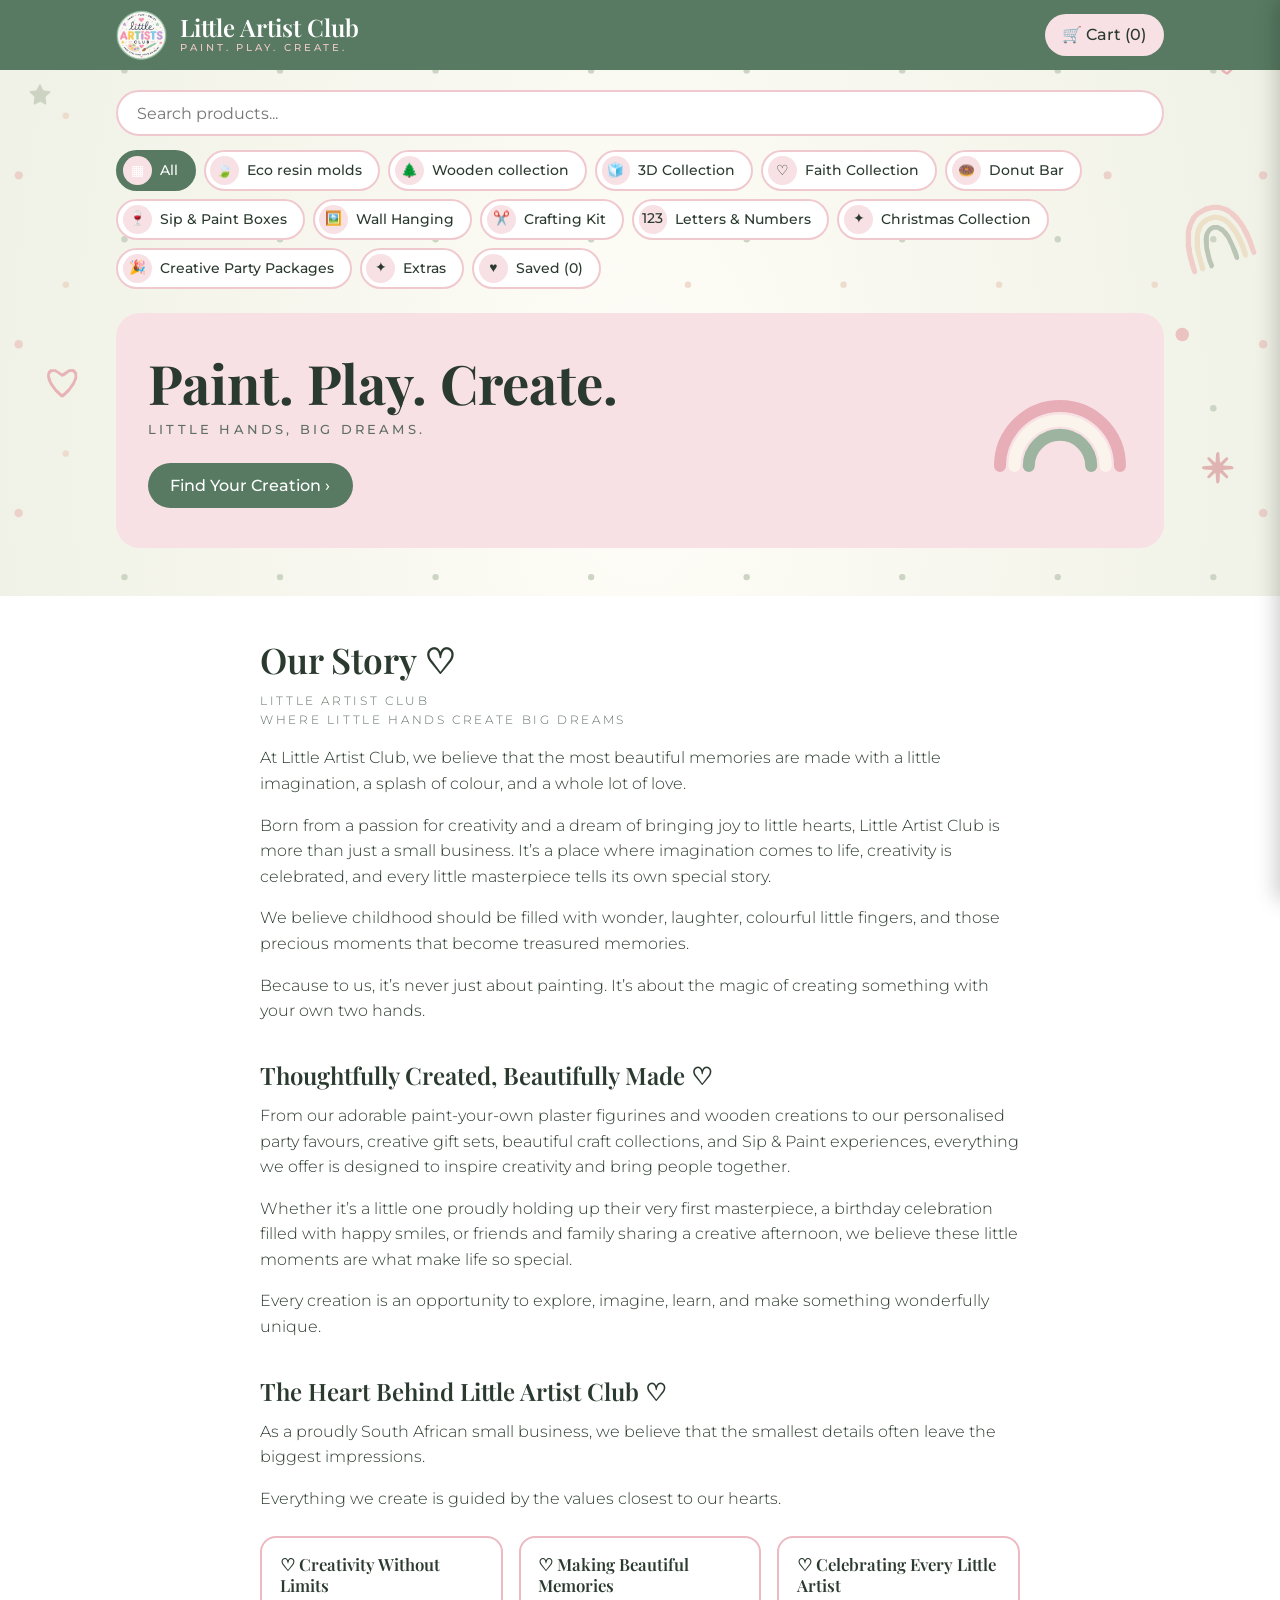
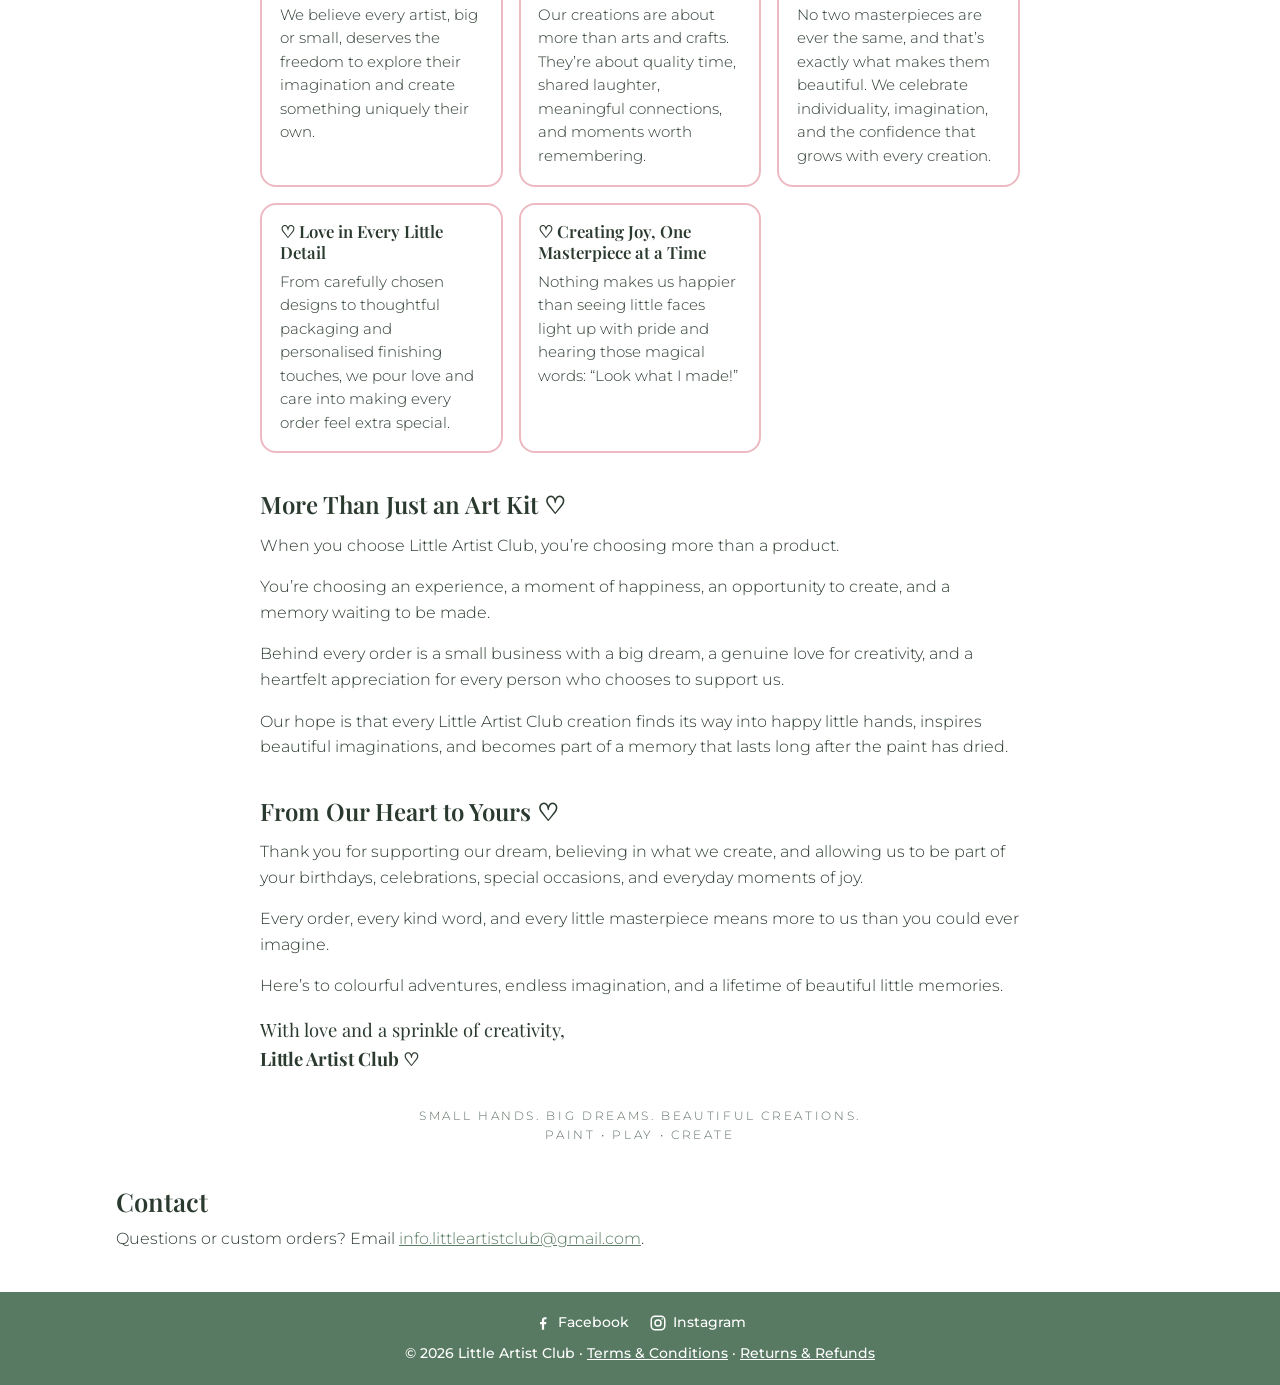
==== index.html @ f11812f3 "Update index.html" ====
<!DOCTYPE html>
<html lang="en">
<head>
<meta charset="UTF-8">
<meta name="viewport" content="width=device-width, initial-scale=1">
<title>Little Artists Club | Paint. Play. Create.</title>
<link rel="icon" type="image/png" href="favicon.png">  
<link rel="preconnect" href="https://fonts.googleapis.com">
<link rel="preconnect" href="https://fonts.gstatic.com" crossorigin>
<link href="https://fonts.googleapis.com/css2?family=Playfair+Display:wght@500;600;700&family=Montserrat:wght@300;400;500;600&display=swap" rel="stylesheet">
  
<style>
:root {
  --bg: #E3ECE1;          /* light sage page */
  --sage: #587A62;        /* dark sage: header + buttons */
  --sage-hover: #46614E;
  --blush: #F8E1E4;       /* product boxes */
  --blush-deep: #F0C9CF;
  --paper: #fff;
  --ink: #2B3A2F;
  --muted: #5F6F64;
  --heading: "Playfair Display", Georgia, serif;
  --body: "Montserrat", Arial, sans-serif;
}
* { box-sizing: border-box; }
html { scroll-behavior: smooth; }
body { margin: 0; background: var(--bg); color: var(--ink); font: 400 1rem/1.6 var(--body); }
a { color: var(--sage); }
button { font: inherit; cursor: pointer; }
:focus-visible { outline: 3px solid var(--sage); outline-offset: 2px; }
.wrap { max-width: 68rem; margin: 0 auto; padding: 0 1.25rem; }
.btn, .add { display: inline-block; background: var(--sage); color: #fff; border: 0; border-radius: 999px; padding: .6rem 1.4rem; font-weight: 500; text-decoration: none; transition: background .2s; }
.btn:hover, .add:hover { background: var(--sage-hover); }

/* Header */
.topbar { background: var(--sage); color: #fff; position: sticky; top: 0; z-index: 10; }
.bar { display: flex; align-items: center; justify-content: space-between; gap: 1rem; padding-top: .6rem; padding-bottom: .6rem; }
.brand { display: flex; align-items: center; gap: .8rem; color: #fff; text-decoration: none; }
.logo { height: 3.2rem; width: auto; display: block; }
.brand b { display: block; font: 600 1.5rem/1.1 var(--heading); }
.brand small { display: block; font-weight: 500; font-size: .65rem; letter-spacing: .28em; text-transform: uppercase; color: var(--blush-deep); }
.cart-btn { background: var(--blush); color: var(--ink); border: 0; border-radius: 999px; padding: .5rem 1.1rem; font-weight: 500; white-space: nowrap; transition: background .2s; }
.cart-btn:hover { background: #fff; }

/* Search + filters */
.search { margin: 1.25rem 0 .9rem; }
.search input { width: 100%; padding: .7rem 1.2rem; border: 2px solid var(--blush-deep); border-radius: 999px; background: var(--paper); font: 400 1rem var(--body); color: var(--ink); }
.filters { display: flex; flex-wrap: wrap; gap: .5rem; }
.filters button { display: flex; align-items: center; gap: .5rem; background: var(--paper); border: 2px solid var(--blush-deep); border-radius: 999px; padding: .25rem 1rem .25rem .3rem; color: var(--ink); font-weight: 500; font-size: .88rem; transition: background .2s; }
.filters button:hover { background: var(--blush); }
.filters button[aria-pressed="true"] { background: var(--sage); border-color: var(--sage); color: #fff; }
.ico { width: 1.8rem; height: 1.8rem; display: grid; place-items: center; border-radius: 50%; background: var(--blush); font-size: .85rem; }

/* Hero */
.hero { background: var(--blush); border-radius: 24px; margin: 1.5rem 0 2rem; padding: 2.5rem 2rem; display: flex; align-items: center; justify-content: space-between; gap: 1rem; overflow: hidden; }
.hero h1 { font: 700 clamp(2rem, 6vw, 3.4rem)/1.1 var(--heading); margin: 0 0 .5rem; }
.hero p { margin: 0 0 1.4rem; font-weight: 500; font-size: .8rem; letter-spacing: .25em; text-transform: uppercase; color: var(--muted); }
.hero svg { width: 9rem; flex: none; }

/* Sections + cards */
.sec-head { display: flex; align-items: center; gap: .75rem; margin: 2rem 0 1rem; }
.sec-head .ico { width: 2.6rem; height: 2.6rem; background: var(--blush-deep); font-size: 1.1rem; }
.sec-head h2 { margin: 0; font: 600 1.6rem/1.2 var(--heading); }
.sec-head .sub { font-weight: 500; font-size: .68rem; letter-spacing: .18em; text-transform: uppercase; color: var(--muted); }
.more { margin-left: auto; background: var(--paper); border: 2px solid var(--blush-deep); border-radius: 999px; padding: .3rem 1rem; font-weight: 500; font-size: .85rem; color: var(--ink); }
.more:hover { background: var(--blush); }
.grid { display: grid; grid-template-columns: repeat(auto-fill, minmax(14rem, 1fr)); gap: 1rem; }
.card { background: #fff; border: 2px solid #EDB9C2; border-radius: 16px; overflow: hidden; display: flex; flex-direction: column; box-shadow: 0 2px 8px rgba(88,122,98,.12); }
.pic { position: relative; aspect-ratio: 4 / 3; display: grid; place-items: center; padding: 1rem; background: var(--blush-deep); font: 500 1rem var(--heading); text-align: center; }
.pic img { position: absolute; inset: 0; width: 100%; height: 100%; object-fit: cover; }
.badge { position: absolute; top: .6rem; left: .6rem; background: var(--blush); border-radius: 999px; padding: .1rem .7rem; font: 500 .65rem var(--body); font-style: normal; letter-spacing: .15em; text-transform: uppercase; }
.heart { position: absolute; top: .55rem; right: .55rem; z-index: 2; width: 2rem; height: 2rem; padding: 0; display: grid; place-items: center; border: 0; border-radius: 50%; background: rgba(255,255,255,.9); color: #D9758A; font-size: 1.15rem; line-height: 1; transition: transform .15s, background .2s; }
.heart:hover { transform: scale(1.12); }
.heart[aria-pressed="true"] { background: #D9758A; color: #fff; }
.info { padding: .9rem; display: flex; flex-direction: column; gap: .3rem; flex: 1; }
.cat { margin: 0; font-weight: 500; font-size: .62rem; letter-spacing: .16em; text-transform: uppercase; color: var(--muted); }
.info h3 { margin: 0; font: 600 1.1rem/1.25 var(--heading); }
.desc { margin: 0; flex: 1; font-weight: 300; font-size: .88rem; display: -webkit-box; -webkit-line-clamp: 3; -webkit-box-orient: vertical; overflow: hidden; }
.buy { display: flex; align-items: center; justify-content: space-between; gap: .5rem; margin-top: .6rem; }
.price { font-weight: 600; font-size: 1.1rem; }
.add { padding: .45rem 1rem; font-size: .88rem; }
.empty { color: var(--muted); }

/* About + contact */
.band { background: var(--paper); padding: 2.5rem 0; margin-top: 3rem; }
.band + .band { margin-top: 0; padding-top: 0; }
.band h2 { font: 600 1.6rem var(--heading); margin: 0 0 .5rem; }
.band p { max-width: 38rem; margin: 0; font-weight: 300; }
footer { padding: 1.25rem 0; text-align: center; font-weight: 500; font-size: .85rem; color: #fff; background: var(--sage); }

/* Cart panel */
.panel { position: fixed; top: 0; right: 0; height: 100%; width: min(24rem, 100%); background: var(--paper); border-left: 5px solid var(--sage); box-shadow: -4px 0 20px rgba(0,0,0,.2); transform: translateX(100%); transition: transform .25s; z-index: 20; display: flex; flex-direction: column; }
.panel.open { transform: translateX(0); }
.panel header { display: flex; justify-content: space-between; align-items: center; padding: 1rem; border-bottom: 3px solid var(--blush-deep); }
.panel h2 { margin: 0; font: 600 1.3rem var(--heading); }
.close { background: var(--blush); border: 0; border-radius: 50%; width: 2rem; height: 2rem; font-size: 1.3rem; line-height: 1; color: var(--ink); }
.items { flex: 1; overflow-y: auto; padding: 1rem; }
.line { display: flex; justify-content: space-between; gap: .5rem; padding: .6rem 0; border-bottom: 2px dashed var(--blush-deep); }
.line small { display: block; color: var(--muted); font-weight: 500; }
.qty { display: flex; align-items: center; gap: .4rem; font-weight: 600; }
.qty button { width: 1.8rem; height: 1.8rem; padding: 0; border: 2px solid var(--sage); background: #fff; border-radius: 50%; color: var(--ink); font-weight: 600; line-height: 1; }
.foot { padding: 1rem; border-top: 3px solid var(--blush-deep); }
.total { display: flex; justify-content: space-between; font-weight: 600; margin-bottom: .75rem; }
.foot .btn { width: 100%; text-align: center; }

/* Product pop-up */
.card { cursor: pointer; transition: box-shadow .2s; }
.card:hover { box-shadow: 0 6px 16px rgba(88,122,98,.25); }
body:has(dialog[open]) { overflow: hidden; }
.dlg { border: 0; padding: 0; border-radius: 22px; width: min(52rem, 92vw); max-height: 90vh; overflow: auto; background: var(--blush); color: var(--ink); }
.dlg::backdrop { background: rgba(43,58,47,.55); }
.dlg-body { display: grid; grid-template-columns: 1fr 1fr; }
.dlg .pic { aspect-ratio: auto; min-height: 22rem; font-size: 1.3rem; }
.dlg .pic img { object-fit: contain; }
.dlg .heart { top: auto; bottom: .8rem; right: .8rem; }
.dlg-x { position: absolute; top: .7rem; right: .7rem; z-index: 3; background: #fff; }
.dlg-info { padding: 2.5rem 1.75rem 1.75rem; display: flex; flex-direction: column; gap: .7rem; }
.dlg-info h2 { margin: 0; font: 600 1.8rem/1.2 var(--heading); }
.dlg-info .full { margin: 0; font-weight: 300; font-size: 1rem; }
.dlg-info .price { font-size: 1.5rem; }
.dlg-info .buy { margin-top: auto; }

.opt { display: flex; flex-direction: column; gap: .35rem; font-weight: 500; font-size: .85rem; }
.opt select { padding: .65rem .9rem; border: 2px solid #EDB9C2; border-radius: 12px; background: #fff; font: 400 1rem var(--body); color: var(--ink); }
.opt-err { margin: 0; color: #B3414F; font-weight: 500; font-size: .85rem; }
  
/* About / Our Story */
.band .story { max-width: 50rem; }
.band .story p { max-width: none; margin: 0 0 1rem; font-weight: 300; }
.story h2 { font-size: 2.2rem; }
.story h3 { font: 600 1.5rem/1.3 var(--heading); margin: 2.25rem 0 .75rem; }
.story .kicker { font-weight: 500; font-size: .75rem; letter-spacing: .22em; text-transform: uppercase; color: var(--muted); margin-bottom: 1.5rem; }
.story .kicker.end { text-align: center; margin: 2rem 0 0; }
.story .signoff { margin-top: 1.5rem; font-family: var(--heading); font-size: 1.15rem; }
.values { display: grid; grid-template-columns: repeat(auto-fit, minmax(15rem, 1fr)); gap: 1rem; margin: 1.5rem 0; }
.value { background: #fff; border: 2px solid #EDB9C2; border-radius: 16px; padding: 1rem 1.1rem; }
.value h4 { margin: 0 0 .4rem; font: 600 1.05rem/1.3 var(--heading); }
.value p { margin: 0 !important; font-size: .92rem; }
  
/* Checkout form in the cart */
.foot { max-height: 62%; overflow-y: auto; }
.checkout-form { display: grid; gap: .5rem; margin-bottom: .75rem; }
.checkout-form [hidden] { display: none !important; }
.checkout-form label { display: flex; flex-direction: column; gap: .25rem; font-weight: 500; font-size: .8rem; }
.checkout-form input, .checkout-form select { width: 100%; padding: .55rem .75rem; border: 2px solid #EDB9C2; border-radius: 12px; background: #fff; font: 400 .9rem var(--body); color: var(--ink); }
#addr-only { display: grid; gap: .5rem; }
.row2 { display: grid; grid-template-columns: 1fr 1fr; gap: .5rem; }
.ship-row { display: flex; justify-content: space-between; font-size: .9rem; margin-bottom: .35rem; }
.note { margin: 0; font-size: .78rem; font-weight: 300; color: var(--muted); }  

/* Pay now + thank-you banner */
.pay { width: 100%; margin-bottom: .5rem; text-align: center; }
.pay:disabled { opacity: .6; cursor: wait; }
.paid { background: var(--blush); border-bottom: 3px solid #EDB9C2; padding: .9rem 1.25rem; text-align: center; font-weight: 500; }
.paid[hidden] { display: none; }
.paid .btn { margin: .5rem 0 0 .5rem; }  
.pay[hidden], .foot [hidden] { display: none !important; }
  
/* Party packages */
.dlg-info .full { white-space: pre-line; }
.opt input { padding: .65rem .9rem; border: 2px solid #EDB9C2; border-radius: 12px; background: #fff; font: 400 1rem var(--body); color: var(--ink); }
.party-fields { display: grid; gap: .6rem; }  

/* Terms checkbox + footer links */
.agree { display: flex; gap: .5rem; align-items: flex-start; margin: 0 0 .75rem; font-size: .8rem; font-weight: 500; line-height: 1.4; }
.agree input { margin-top: .15rem; accent-color: var(--sage); flex: none; }
footer a { color: #fff; }  

/* Footer social links */
footer .social { display: flex; justify-content: center; gap: 1.25rem; margin-bottom: .6rem; flex-wrap: wrap; }
footer .social a { display: inline-flex; align-items: center; gap: .4rem; text-decoration: none; }
footer .social a:hover { text-decoration: underline; }  

/* Phones: list-style cards like mockup 3 */
@media (max-width: 600px) {
  .brand b { font-size: 1.15rem; }
  .brand small { letter-spacing: .15em; }
  .hero { flex-direction: column; align-items: flex-start; padding: 1.75rem 1.25rem; }
  .hero svg { width: 6rem; }
  .sec-head h2 { font-size: 1.3rem; }
  .sec-head .sub { display: none; }
  .grid { grid-template-columns: 1fr; }
  .card { flex-direction: row; }
  .pic { width: 38%; aspect-ratio: auto; min-height: 9rem; flex: none; }
}
@media (max-width: 600px) {
  .dlg-body { grid-template-columns: 1fr; }
  .dlg .pic { width: 100%; min-height: 15rem; }
  .dlg-info { padding: 1.25rem; }
}
@media (prefers-reduced-motion: reduce) { .panel { transition: none; } html { scroll-behavior: auto; } }
   body::before { content: ""; position: fixed; inset: 0; z-index: -1; background: url("littleartists-background.svg") center / cover no-repeat; }
</style>
</head>
<body>

<header class="topbar">
  <div class="wrap bar">
    <a class="brand" href="#top">
      <img src="logo.png" alt="Little Artist Club logo" class="logo">
      <span><b>Little Artist Club</b><small>Paint. Play. Create.</small></span>
    </a>
    <button class="cart-btn" id="open-cart">&#128722; Cart (<span id="count">0</span>)</button>
  </div>
</header>

  <div class="paid" id="paid-banner" hidden></div>
<main id="top" class="wrap">
  <div class="search"><input id="search" type="search" placeholder="Search products..." aria-label="Search products"></div>
  <nav class="filters" id="filters" aria-label="Categories"></nav>

  <section class="hero">
    <div>
      <h1>Paint. Play. Create.</h1>
      <p>Little hands, big dreams.</p>
      <a class="btn" href="#shop">Find Your Creation &rsaquo;</a>
    </div>
    <svg viewBox="0 0 120 70" fill="none" stroke-width="10" stroke-linecap="round" aria-hidden="true">
      <path d="M10,65 A50,50 0 0 1 110,65" stroke="#E8AEB8"/>
      <path d="M22,65 A38,38 0 0 1 98,65" stroke="#FBF4EC"/>
      <path d="M34,65 A26,26 0 0 1 86,65" stroke="#9DB5A0"/>
    </svg>
  </section>

  <div id="shop" aria-live="polite"></div>
</main>

<section class="band" id="about">
  <div class="wrap story">
    <h2>Our Story ♡</h2>
    <p class="kicker">Little Artist Club<br>Where Little Hands Create Big Dreams</p>

    <p>At Little Artist Club, we believe that the most beautiful memories are made with a little imagination, a splash of colour, and a whole lot of love.</p>
    <p>Born from a passion for creativity and a dream of bringing joy to little hearts, Little Artist Club is more than just a small business. It’s a place where imagination comes to life, creativity is celebrated, and every little masterpiece tells its own special story.</p>
    <p>We believe childhood should be filled with wonder, laughter, colourful little fingers, and those precious moments that become treasured memories.</p>
    <p>Because to us, it’s never just about painting. It’s about the magic of creating something with your own two hands.</p>

    <h3>Thoughtfully Created, Beautifully Made ♡</h3>
    <p>From our adorable paint-your-own plaster figurines and wooden creations to our personalised party favours, creative gift sets, beautiful craft collections, and Sip &amp; Paint experiences, everything we offer is designed to inspire creativity and bring people together.</p>
    <p>Whether it’s a little one proudly holding up their very first masterpiece, a birthday celebration filled with happy smiles, or friends and family sharing a creative afternoon, we believe these little moments are what make life so special.</p>
    <p>Every creation is an opportunity to explore, imagine, learn, and make something wonderfully unique.</p>

    <h3>The Heart Behind Little Artist Club ♡</h3>
    <p>As a proudly South African small business, we believe that the smallest details often leave the biggest impressions.</p>
    <p>Everything we create is guided by the values closest to our hearts.</p>

    <div class="values">
      <div class="value"><h4>♡ Creativity Without Limits</h4><p>We believe every artist, big or small, deserves the freedom to explore their imagination and create something uniquely their own.</p></div>
      <div class="value"><h4>♡ Making Beautiful Memories</h4><p>Our creations are about more than arts and crafts. They’re about quality time, shared laughter, meaningful connections, and moments worth remembering.</p></div>
      <div class="value"><h4>♡ Celebrating Every Little Artist</h4><p>No two masterpieces are ever the same, and that’s exactly what makes them beautiful. We celebrate individuality, imagination, and the confidence that grows with every creation.</p></div>
      <div class="value"><h4>♡ Love in Every Little Detail</h4><p>From carefully chosen designs to thoughtful packaging and personalised finishing touches, we pour love and care into making every order feel extra special.</p></div>
      <div class="value"><h4>♡ Creating Joy, One Masterpiece at a Time</h4><p>Nothing makes us happier than seeing little faces light up with pride and hearing those magical words: “Look what I made!”</p></div>
    </div>

    <h3>More Than Just an Art Kit ♡</h3>
    <p>When you choose Little Artist Club, you’re choosing more than a product.</p>
    <p>You’re choosing an experience, a moment of happiness, an opportunity to create, and a memory waiting to be made.</p>
    <p>Behind every order is a small business with a big dream, a genuine love for creativity, and a heartfelt appreciation for every person who chooses to support us.</p>
    <p>Our hope is that every Little Artist Club creation finds its way into happy little hands, inspires beautiful imaginations, and becomes part of a memory that lasts long after the paint has dried.</p>

    <h3>From Our Heart to Yours ♡</h3>
    <p>Thank you for supporting our dream, believing in what we create, and allowing us to be part of your birthdays, celebrations, special occasions, and everyday moments of joy.</p>
    <p>Every order, every kind word, and every little masterpiece means more to us than you could ever imagine.</p>
    <p>Here’s to colourful adventures, endless imagination, and a lifetime of beautiful little memories.</p>

    <p class="signoff">With love and a sprinkle of creativity,<br><strong>Little Artist Club ♡</strong></p>
    <p class="kicker end">Small Hands. Big Dreams. Beautiful Creations.<br>PAINT • PLAY • CREATE</p>
  </div>
</section>
<section class="band" id="contact">
  <div class="wrap">
    <h2>Contact</h2>
    <p>Questions or custom orders? Email <a href="mailto:info.littleartistclub@gmail.com">info.littleartistclub@gmail.com</a>.</p>
  </div>
</section>

<footer>
  <div class="wrap">
    <div class="social">
      <a href="https://www.facebook.com/share/1EJUBxNB87/?mibextid=wwXIfr" target="_blank" rel="noopener" aria-label="Little Artist Club on Facebook"><svg viewBox="0 0 24 24" width="18" height="18" fill="currentColor" aria-hidden="true"><path d="M13.5 21v-7.5h2.6l.4-3h-3V8.6c0-.9.3-1.5 1.6-1.5h1.6V4.4c-.3 0-1.2-.1-2.3-.1-2.3 0-3.9 1.4-3.9 4v2.2H8v3h2.5V21h3z"/></svg>Facebook</a>
      <a href="https://www.instagram.com/littleartistclubs/" target="_blank" rel="noopener" aria-label="Little Artist Club on Instagram"><svg viewBox="0 0 24 24" width="18" height="18" fill="none" stroke="currentColor" stroke-width="2" aria-hidden="true"><rect x="3" y="3" width="18" height="18" rx="5"/><circle cx="12" cy="12" r="4"/><circle cx="17.5" cy="6.5" r="1" fill="currentColor" stroke="none"/></svg>Instagram</a>
    </div>
    &copy; 2026 Little Artist Club &middot; <a href="terms.html">Terms &amp; Conditions</a> &middot; <a href="returns.html">Returns &amp; Refunds</a>
  </div>
</footer>

<dialog class="dlg" id="detail" aria-labelledby="detail-title">
  <button class="close dlg-x" id="detail-close" aria-label="Close">&times;</button>
  <div class="dlg-body" id="detail-body"></div>
</dialog>

<aside class="panel" id="panel" aria-label="Your cart">
  <header>
    <h2>Your cart</h2>
    <button class="close" id="close-cart" aria-label="Close cart">&times;</button>
  </header>
  <div class="items" id="items"></div>
      <div class="foot">
    <div class="checkout-form">
      <label>Delivery <select id="delivery"></select></label>
      <input id="c-name" placeholder="Your name" autocomplete="name">
      <input id="c-phone" placeholder="Cell number" autocomplete="tel" inputmode="tel">
      <div id="addr-only">
        <input id="c-street" placeholder="Street address" autocomplete="street-address">
        <div class="row2"><input id="c-suburb" placeholder="Suburb"><input id="c-city" placeholder="City"></div>
        <input id="c-code" placeholder="Postal code" inputmode="numeric" autocomplete="postal-code">
        <select id="c-province" aria-label="Province" autocomplete="address-level1">
          <option value="">Province</option>
          <option>Eastern Cape</option><option>Free State</option><option>Gauteng</option><option>KwaZulu-Natal</option>
          <option>Limpopo</option><option>Mpumalanga</option><option>North West</option><option>Northern Cape</option><option>Western Cape</option>
        </select>
      </div>
      <button class="btn pay" id="get-rate" type="button" hidden>Get delivery price</button>
      <label>Payment <select id="payment"></select></label>
      <p class="note" id="pay-note"></p>
      <p class="note">Please allow 5 working days to prepare your order. Personalised orders may take a little longer. Courier delivery time is extra.</p>
    </div>
    <div class="ship-row"><span>Delivery</span><span id="ship">-</span></div>
    <div class="total"><span>Total</span><span id="total">R0</span></div>
      <label class="agree"><input type="checkbox" id="agree"> I agree to the <a href="terms.html" target="_blank" rel="noopener">Terms &amp; Conditions</a> and the <a href="returns.html" target="_blank" rel="noopener">Returns &amp; Refunds Policy</a>.</label>    
    <p class="opt-err" id="form-err" hidden></p>
    <button class="btn pay" id="pay-yoco" type="button" hidden>Pay now with Yoco</button>
    <a class="btn" id="checkout" href="#">Send order on WhatsApp</a>
  </div>
</aside>

<script>
/* ============================================================
   EDIT THIS SECTION TO RUN YOUR SHOP
   ============================================================ */
const WHATSAPP_NUMBER = "27662296278";   // country code + number, no plus or spaces
const CURRENCY = "R";
const THEMES = ["Dino","Space","Under the sea","Planes","Christmas","Princess","Race cars","Farming","Number & Letters","Forest animals","Tractors","Unicorns","Highland cows","Safari animals","Owl","Bee","Donuts","Alpacas","Dogs","Cats","Pigs","Enchanted fairy garden","Pineapples","Gaming","Butterfly garden","Bunnies","Flowers","Sweets"];
const LETTERS = [..."ABCDEFGHIJKLMNOPQRSTUVWXYZ"].flatMap(c => [c, c.toLowerCase()]).concat([..."1234567890"]);
// Which products get an options dropdown (id from your product list): label shown + choices
const OPTION_SETS = {
  1:  { label: "theme", list: THEMES },
  2:  { label: "theme", list: THEMES },
  3:  { label: "theme", list: THEMES },
  36: { label: "letter or number", list: LETTERS },
  50: { label: "colour", list: ["Pink", "Blue"] }
};
  
// Creative Party Packages: product id -> price for each number of children (keep in step with the Worker)
const PARTY_SIZES = [10, 15, 20, 25, 30];
const PARTY_TREATS = 60;   // Rand per child for the party treats add-on
const PARTY_MIN_DAYS = 7;  // earliest party date, in days from today
const PARTY = {
  70: { 10: 2199, 15: 3099, 20: 3999, 25: 4899, 30: 5799 },
  71: { 10: 2899, 15: 3999, 20: 5099, 25: 6199, 30: 7299 },
  72: { 10: 3599, 15: 4999, 20: 6399, 25: 7799, 30: 9199 },
  73: { 10: 4599, 15: 6299, 20: 7999, 25: 9699, 30: 11399 }
};
const partyPrice = (id, p) => PARTY[id][p.kids] + (p.treats ? PARTY_TREATS * p.kids : 0);
const minPartyDate = () => { const d = new Date(Date.now() + PARTY_MIN_DAYS * 86400000); return d.getFullYear() + "-" + String(d.getMonth() + 1).padStart(2, "0") + "-" + String(d.getDate()).padStart(2, "0"); };
const OPTION_IDS = [...Object.keys(OPTION_SETS), ...Object.keys(PARTY)].map(Number);

// Delivery choices. fee: a number (0 = free, 99 = R99) is added to the total; null = "quoted after you order".
const DELIVERY = [
  { id: "courier", label: "The Courier Guy - door-to-door", fee: "live", address: true },
  { id: "collect", label: "Collection (we will arrange a time)", fee: 0, address: false }
];
// Payment choices shown in the cart
const PAYMENTS = [
  { label: "Yoco - secure card payment", note: "After you send your order we will reply with a secure Yoco payment link for the exact total." }
];
// Paste the address of your Cloudflare Worker here to switch on "Pay now with Yoco" (leave "" to keep WhatsApp only)
const CHECKOUT_URL = "https://lac-checkout.francoismatthee89.workers.dev";
  
// Each product is one line:
//   [id, "Name", "Category", price, "Description", "photo-file.jpg", "BADGE"]
// The photo and badge are optional (for example "Best seller" or "New").
// Every id must be different.
const PRODUCTS = [
  [1,"Single pack","Eco resin molds",39,"1 Figurine, 3 paint pots, 1 Brush.","SingleMould.jpeg"],
  [2,"Double pack","Eco resin molds",59,"2 Figurines, 4 Paint pots, 1 Brush","DoubleMould.jpeg"],
  [3,"Triple pack","Eco resin molds",79,"3 Figurines, 5 Paint pots, 1 Brush","TripleMould.jpeg"],
  [4,"Space Ornament","Wooden collection",49,"2 Wooden pieces, 3 Paint pots, 1 Brush, Gem stickers.","WoodSpace.jpeg"],
  [5,"Unicorn Ornament","Wooden collection",49,"2 Wooden pieces, 3 Paint pots, 1 Brush, Gem stickers.","WoodUnicorn.jpeg"],
  [6,"Ocean Ornament","Wooden collection",49,"2 Wooden pieces, 3 Paint pots, 1 Brush, Gem stickers.","WoodOcean.jpeg"],
  [7,"Unicorn Mirror","Wooden collection",55,"1 Wooden piece, 2 Paint pots, 1 Brush, Gem stickers","WoodMirror.jpeg"],
  [8,"Pirate Sword","Wooden collection",55,"1 Wooden piece, 2 Paint pots, 1 Brush, Gem stickers","WoodPirate.jpeg"],
  [9,"Special Unicorn","Wooden collection",79,"1 Wooden piece, 3 Paint pots, 1 Brush, Gem stickers, Wool.","WoodUniLarge.jpeg"],
  [53,"Special Lion","Wooden collection",79,"1 Wooden piece, 3 Paint pots, 1 Brush, Gem stickers, Wool.","WoodLion.jpeg"],
  [54,"Special Jellyfish","Wooden collection",79,"1 Wooden piece, 3 Paint pots, 1 Brush, Gem stickers, Wool.","WoodJelly.jpeg"],
  [10,"3D Figurine Mini","3D Collection",119,"1 x 3D Figurine, 4 Paint pots, 2 Brushes, Mini Paint palette, Certificate","3dMini.jpeg"],
  [11,"3D Figurine Small","3D Collection",139,"1 x 3D Figurine, 4 Paint pots, 2 Brushes, Mini Paint palette, Certificate","3dSmall.jpeg"],
  [12,"3D Figurine Medium","3D Collection",169,"1 x 3D Figurine, 4 Paint pots, 2 Brushes, Mini Paint palette, Certificate","3dMedium.jpeg"],
  [13,"3D Figurine Large","3D Collection",219,"1 x 3D Figurine, 4 Paint pots, 2 Brushes, Mini Paint palette, Certificate, Passport","3dLarge.jpeg"],
  [14,"3D Figurine X-Large","3D Collection",299,"1 x 3D Figurine, 4 Paint pots, 2 Brushes, Mini Paint palette, Certificate, Passport","3dXLarge.jpeg"],
  [15,"3D Cat","3D Collection",39,"Figurine only","3dCat.jpeg"],
  [16,"3D Husky","3D Collection",49,"Figurine only","3dHusky.jpeg"],
  [17,"3D Elephant","3D Collection",69,"Figurine only","3dElephant.jpeg"],
  [18,"3D Sharpei","3D Collection",99,"Figurine only","3dSharpei.jpeg"],
  [19,"3D Lion","3D Collection",99,"Figurine only","3dLion.jpeg"],
  [20,"3D Dino","3D Collection",99,"Figurine only","3dDino.jpeg"],
  [21,"3D Angels","3D Collection",99,"Figurine only","3dAngel1.jpeg"],
  [22,"3D Fairy on Flower","3D Collection",99,"Figurine only","3dFairy.jpeg"],
  [23,"3D Gorilla","3D Collection",149,"Figurine only","3dGorilla.jpeg"],
  [24,"Blessed Cross Kit","Faith Collection",89,"1 Figurine, 3 Paint pots, 2 Brushes, Mini palette","blessed.jpeg"],
  [26,"Faith Cross Kit","Faith Collection",89,"1 Figurine, 3 Paint pots, 2 Brushes, Mini palette","Faith.jpeg"],
  [28,"God is Good Kit","Faith Collection",120,"1 Figurine, 4 Paint pots, 2 Brushes, Mini palette","GiG.jpeg"],
  [30,"Angel Girl Kit","Faith Collection",140,"1 Figurine, 4 Paint pots, 2 Brushes, Mini palette","FaithAngel.jpeg"],
  [32,"2 Piece Faith Box","Faith Collection",179,"2 Faith Figurines (of your choice), 5 Paint pots, 2 Brushes, Mini palette, Passport","faith2.jpeg"],
  [33,"3 Piece Faith Box","Faith Collection",249,"3 Faith Figurines (of your choice), 6 Paint pots, 2 Brushes, Mini palette, Passport","Faith3.jpeg"],
  [34,"4 Piece Faith Box","Faith Collection",299,"4 Faith Figurines (of your choice), 8 Paint pots, 2 Brushes, Mini palette, Passport","Faith4.jpeg"],
  [37,"9 Donut Creative set","Donut Bar",799,"1 Donut stand, 9 Large Donuts, 6 Paint pots, 2 Brushes","9DonutCreative.jpeg"],
  [38,"18 Donut Creative set","Donut Bar",1099,"1 Donut stand, 18 Large Donuts, 12 Paint pots, 3 Brushes","18DonutCreative.jpeg"],
  [39,"9 Artists Party set","Donut Bar",899,"1 Donut stand, 9 Large Donuts, 27 Paint pots, 9 Brushes","9DonutParty.jpeg"],
  [40,"18 Artists Party set","Donut Bar",1399,"1 Donut stand, 18 Large Donuts, 54 Paint pots, 18 Brushes","18DonutParty.jpeg"],
  [41,"Donut Stand","Donut Bar",499,"Donut stand only","DonutStand.jpeg"],
  [42,"Donut stand personalisation","Donut Bar",80,"Add a personalised name to your donut stand","DonutCustom.jpeg"],
  [43,"Sip & Paint Essential","Sip & Paint Boxes",329,"1 Large Canvas, 1 Wooden Easel, 8 Paint pots, 2 Brushes, Paint palette, Sip & Paint game","SipAndPaintEss.jpeg"],
  [44,"Sip & Paint Signature","Sip & Paint Boxes",429,"1 Large Canvas, 1 Wooden Easel, 3 Flower Figurines, 8 Paint pots, 2 Brushes, Paint palette, Sip & Paint game, Beautiful Gift Box","SipAndPaint.jpeg"],
  [45,"Sip & Paint Signature (2 canvases)","Sip & Paint Boxes",499,"2 Large Canvases, 1 Wooden Easel, 3 Flower Figurines, 12 Paint pots, 2 Brushes, Paint palette, Sip & Paint game, Beautiful Gift Box, Personalised Tag (optional)","SipAndPaintS.jpeg"],
  [46,"Rainbow Artwork Display set","Wall Hanging",399,"Wall hanging display to attach artwork","WallRainbow.jpeg"],
  [47,"Mermaid Hair Clip Holder","Wall Hanging",399,"Wall hanging display to attach hair clips","WallMermaid.jpeg"],
  [48,"Butterfly Hanging Shelf","Wall Hanging",499,"Wall hanging butterfly shelf.","ButterflyShelf.jpeg"],
  [49,"Unicorn Hair Clip Holder","Wall Hanging",399,"Wall hanging display to attach hair clips","UnicornHair.jpeg"],
  [67,"My Name, My Masterpiece","Wall Hanging","P.O.A","1 Wooden Piece, 2 Brushes, 1 Apron, Gem stickers, 12 Paint Pots, Certificate, Passport (Price determined by design requested","Masterpiece.jpeg"],
  [50,"30 Piece Art & Crafts Set","Crafting Kit",899,"1 Canvas, 1 Easel, 1 Apron, 3 Paintable figurines, 3 Brushes, 3 Wooden design pieces, 1 Wooden Wand, 1 gem sticker pack, 1 Certificate, 1 Passport, 1 Colour mixing chart, 1 Palette, 12 Paint pots","CompleteKit.jpeg"],
  [35,"Personalisation Kit","Letters & Numbers",179,"Personalised name (up to 5 letters), 5 Paint pots, 1 Brush, Mini palette, Passport","LandN.jpeg"],
  [36,"Single Letter/Number","Letters & Numbers",20,"1 Letter or Number of your choice","SingleLetter.jpeg"],
  [55,"Single Gnome and Mini Canvas","Christmas Collection",49,"1 Figurine, 1 Mini Canvas, 1 Brush, 3 Paint pots","GnomeSingle.jpeg"],
  [56,"Double Gnome and Mini Canvas","Christmas Collection",79,"2 Figurine, 2 Mini Canvases, 2 Brushes, 6 Paint pots","GnomeDouble.jpeg"],
  [57,"Gnome Painting Set","Christmas Collection",129,"9 Figurines, 2 Brushes, 6 Paint pots","GnomePack.jpeg"],
  [58,"Christmas Painting Set and Mini Canvases","Christmas Collection",129,"6 Figurines, 6 Mini Canvases, 6 Brushes, 18 Paint pots","ChristmasPack.jpeg"],
  [59,"Christmas Painting Set","Christmas Collection",99,"7 Figurines, 2 Brushes, 6 Paint pots","ChristmasBox.jpeg"],
  [60,"Large Christmas Painting Set","Christmas Collection",189,"8 Figurines, 2 Brushes, 6 Paint pots","ChristmasGift.jpeg"],
  [70,"Little Celebration","Creative Party Packages",2199,"Per child: 1 Themed Figurine, 6 paint pots, 1 brush, Activity card, Personalised party box, Plate, cup, serviette & straw.\nDecor included: 1 Coordinating tablecloth.","PartyPackage.jpeg"],
  [71,"Signature Artist Party","Creative Party Packages",2899,"Per child: 2 Themed Figurines, 6 Paint pots, 2 Brushes, Mini paint palette, Activity card, Personalised Party box, Plate, Cup, Serviette & Straw.\nDecor included: 2 Coordinating tablecloths, Personalised A4 Welcome sign, 2 Themed centrepieces, Personalised cake topper.","PartyPackage.jpeg"],
  [72,"Deluxe Little Artist Party","Creative Party Packages",3599,"Per child: 3 Themed Figurines, 6 Paint pots, 2 Brushes, Mini paint palette, Activity card, Personalised Party box, Plate, Cup, Serviette & Straw, Themed cupcake topper, Coordinating Balloon.\nDecor included: 2 Coordinating tablecloths, Personalised A3 Welcome sign, 2 Themed centrepieces, Personalised cake topper, 2m Themed Bunting, Food label picks.","PartyPackage.jpeg"],
  [73,"Little Artist Dream Party","Creative Party Packages",4599,"Per child: 1 Large/Premium Themed Figurine, 6 Paint pots, 2 Brushes, Mini paint palette, Activity card, Personalised Party box, Plate, Cup, Serviette & Straw, Themed cupcake topper, Coordinating Balloon, Personalised A6 invitation, Additional special little gift.\nDecor included: 2 Coordinating tablecloths, Personalised A3 Welcome sign, 2 Themed centrepieces, Personalised cake topper, 2m Themed Bunting, Food label picks, Themed Backdrop, Additional coordinating details.","PartyPackage.jpeg"],
  [61,"Paint Brush","Extras",6,"1 Paint brush","ExtraBrush.jpeg"],
  [62,"Paint pots (each)","Extras",10,"1 Extra paint pot.","ExtraPaint.jpeg"],
  [63,"Gem Stickers","Extras",5,"1 Sheet of Gem stickers","ExtraGems.jpeg"],
  [64,"Colour Mixing Chart","Extras",50,"1 Colour Mixing Chart","ExtraChart.jpeg"],
  [65,"Little Artist Club Certificate","Extras",50,"1 Little Artist Club Certificate","ExtraCertificate.jpeg"],
  [66,"Little Artist Club Passport","Extras",85,"1 Little Artist Club Passport","ExtraPassport.jpeg"],
].map(([id, name, category, price, description, image = "", badge = ""]) => ({ id, name, category, price, description, image, badge }));

// Icon and short line shown for each category
const CATS = {
  "Eco resin molds":   ["\u{1F343}", "Create stunning resin pieces."],
  "Wooden collection": ["\u{1F332}", "Paint, decorate and personalise."],
  "3D Collection":     ["\u{1F9CA}", "Fun 3D figurines to paint."],
  "Faith Collection":  ["\u2661",    "Create with purpose."],
  "Letters & Numbers": ["123",       "Spell it out in colour."],
  "Donut Bar":         ["\u{1F369}", "Party-ready painting fun."],
  "Sip & Paint Boxes": ["\u{1F377}", "Relax, sip and create."],
  "Wall Hanging":      ["\u{1F5BC}\uFE0F", "Show off their artwork."],
  "Crafting Kit":      ["\u2702\uFE0F",    "Everything in one box."],
  "Creative Party Packages": ["\u{1F389}", "Everything for a colourful celebration."],
};

/* ============================================================
   SHOP CODE (you do not need to change anything below)
   ============================================================ */
const $ = (id) => document.getElementById(id);
const money = (n) => typeof n !== "number" ? "Price on request" : CURRENCY + (Number.isInteger(n) ? n.toLocaleString("en-ZA") : n.toFixed(2));
const cats = [...new Set(PRODUCTS.map(p => p.category))];
let cart = [];
let activeCategory = "All";

try { cart = JSON.parse(localStorage.getItem("cart") || "[]"); } catch (e) { cart = []; }
function saveCart() { try { localStorage.setItem("cart", JSON.stringify(cart)); } catch (e) {} }

// Wishlist (hearts) is remembered in this browser
let wish = [];
try { wish = JSON.parse(localStorage.getItem("wish") || "[]"); } catch (e) { wish = []; }
CATS["Saved"] = ["\u2665", "Your favourites."];
function toggleWish(id) {
  wish = wish.includes(id) ? wish.filter(i => i !== id) : [...wish, id];
  try { localStorage.setItem("wish", JSON.stringify(wish)); } catch (e) {}
  renderFilters();
  if (activeCategory === "Saved" && !$("search").value.trim()) { renderShop(); return; }
  const on = wish.includes(id);
  document.querySelectorAll(`.heart[data-id="${id}"]`).forEach(h => { h.setAttribute("aria-pressed", on); h.textContent = on ? "\u2665" : "\u2661"; });
}

function renderFilters() {
  $("filters").innerHTML = "";
  ["All", ...cats, "Saved"].forEach(c => {
    const b = document.createElement("button");
    b.innerHTML = `<span class="ico">${c === "All" ? "\u25A6" : (CATS[c] || ["\u2726"])[0]}</span>${c === "Saved" ? `Saved (${wish.length})` : c}`;
    b.setAttribute("aria-pressed", c === activeCategory);
    b.onclick = () => { activeCategory = c; $("search").value = ""; renderFilters(); renderShop(); };
    $("filters").appendChild(b);
  });
}

function card(p) {
  return `<article class="card" data-id="${p.id}" tabindex="0">
    <div class="pic">${p.image ? `<img src="${p.image}" alt="${p.name}" loading="lazy">` : `<span>${p.name}</span>`}${p.badge ? `<em class="badge">${p.badge}</em>` : ""}<button class="heart" data-id="${p.id}" aria-pressed="${wish.includes(p.id)}" aria-label="Save ${p.name} to wishlist">${wish.includes(p.id) ? "\u2665" : "\u2661"}</button></div>
    <div class="info">
      <p class="cat">${p.category}</p>
      <h3>${p.name}</h3>
      <p class="desc">${p.description}</p>
      <div class="buy"><span class="price">${PARTY[p.id] ? "From " : ""}${money(p.price)}</span><button class="add" data-id="${p.id}">
    </div></article>`;
}

function section(c, items, preview) {
  const info = CATS[c] || ["\u2726", ""];
  return `<section><div class="sec-head"><span class="ico">${info[0]}</span>
    <div><h2>${c}</h2><span class="sub">${info[1]}</span></div>
    ${preview && items.length > 4 ? `<button class="more" data-cat="${c}">View all &rsaquo;</button>` : ""}</div>
    <div class="grid">${(preview ? items.slice(0, 4) : items).map(card).join("")}</div></section>`;
}

function renderShop() {
  const q = $("search").value.trim().toLowerCase();
  let html;
  if (q) {
    const hits = PRODUCTS.filter(p => (p.name + " " + p.category + " " + p.description).toLowerCase().includes(q));
    html = hits.length ? `<div class="grid" style="margin-top:1.5rem">${hits.map(card).join("")}</div>` : `<p class="empty">No products match "${q.replace(/</g, "&lt;")}".</p>`;
  } else if (activeCategory === "Saved") {
    const saved = PRODUCTS.filter(p => wish.includes(p.id));
    html = saved.length ? section("Saved", saved, false) : `<p class="empty" style="margin-top:1.5rem">Nothing saved yet. Tap the heart on a product to save it here.</p>`;
  } else if (activeCategory === "All") {
    html = cats.map(c => section(c, PRODUCTS.filter(p => p.category === c), true)).join("");
  } else {
    html = section(activeCategory, PRODUCTS.filter(p => p.category === activeCategory), false);
  }
  $("shop").innerHTML = html;
  $("shop").querySelectorAll(".add").forEach(b => b.onclick = () => { const id = Number(b.dataset.id); OPTION_IDS.includes(id) ? openDetail(id) : addToCart(id); });
  $("shop").querySelectorAll(".heart").forEach(h => h.onclick = () => toggleWish(Number(h.dataset.id)));
  $("shop").querySelectorAll(".more").forEach(b => b.onclick = () => {
    activeCategory = b.dataset.cat; renderFilters(); renderShop(); $("shop").scrollIntoView({ behavior: "smooth" });
  });
}

function addToCart(id, opt = "", party = null) {
  const prod = PRODUCTS.find(p => p.id === id);
  if (prod && typeof prod.price !== "number") { window.open(`https://wa.me/${WHATSAPP_NUMBER}?text=${encodeURIComponent("Hi, I would like a quote for: " + prod.name)}`, "_blank"); return; }
  const found = cart.find(i => i.id === id && (i.opt || "") === opt);
  if (found) found.qty++; else cart.push({ id, opt, qty: 1, party });
  renderCart();
  $("panel").classList.add("open");
}

function changeQty(idx, delta) {
  if (!cart[idx]) return;
  cart[idx].qty += delta;
  cart = cart.filter(i => i.qty > 0);
  renderCart();
}

function cartLines() {
  return cart.map((i, idx) => {
    const prod = PRODUCTS.find(p => p.id === i.id);
    if (!prod) return null;
    const price = i.party && PARTY[i.id] ? partyPrice(i.id, i.party) : prod.price;
    return { ...prod, price, qty: i.qty, opt: i.opt || "", idx, party: i.party || null };
  }).filter(Boolean);
}

function renderCart() {
  saveCart();
  const lines = cartLines();
  $("count").textContent = lines.reduce((n, l) => n + l.qty, 0);
  $("items").innerHTML = lines.length ? lines.map(l => `
    <div class="line">
      <div>${l.name}${l.opt ? ` (${l.opt})` : ""}<small>${money(l.price)} each</small></div>
      <div class="qty">
        <button onclick="changeQty(${l.idx}, -1)" aria-label="Remove one">-</button>
        ${l.qty}
        <button onclick="changeQty(${l.idx}, 1)" aria-label="Add one">+</button>
      </div>
    </div>`).join("") : '<p class="empty">Your cart is empty. Add something from the shop.</p>';
  updateCheckout();
}

function currentDelivery() { return DELIVERY.find(d => d.id === $("delivery").value) || DELIVERY[0]; }

let quote = null; // the last delivery price from The Courier Guy: { key, price, code, name }

function addressObj() {
  const v = id => $(id).value.trim();
  return { street: v("c-street"), suburb: v("c-suburb"), city: v("c-city"), province: v("c-province"), code: v("c-code") };
}
function quoteKey() { return JSON.stringify([cartLines().map(l => [l.id, l.qty]), addressObj()]); }
function validQuote() { return !!quote && quote.key === quoteKey(); }

function checkoutError() {
  if (!cartLines().length) return "Your cart is empty.";
  if (!$("agree").checked) return "Please tick the box to agree to our Terms & Conditions and Returns Policy.";
  if (!$("c-name").value.trim() || !$("c-phone").value.trim()) return "Please enter your name and cell number.";
  const a = addressObj();
  if (currentDelivery().address && (!a.street || !a.suburb || !a.city || !a.province || !a.code)) return "Please complete your delivery address, including the province.";
  return "";
}

function cartTotals() {
  const lines = cartLines();
  const d = currentDelivery();
  const hasParty = lines.some(l => l.party);
  const subtotal = lines.reduce((sum, l) => sum + l.price * l.qty, 0);
  let fee = 0, feeText, known = true, separate = false;
  if (d.fee === "live" && hasParty) { separate = true; feeText = "Billed separately after your order"; }
  else if (d.fee === "live") {
    if (validQuote()) { fee = quote.price; feeText = money(fee); }
    else { known = false; feeText = "Tap Get delivery price"; }
  } else if (d.fee === null) { known = false; feeText = "Quoted after you order"; }
  else { fee = d.fee; feeText = fee === 0 ? "Free" : money(fee); }
  const total = Math.round((subtotal + (lines.length ? fee : 0)) * 100) / 100;
  const plus = (separate || !known) && lines.length ? " + delivery" : "";
  return { lines, d, subtotal, fee, feeText, known, separate, hasParty, total, plus };
}

function orderText(paymentText, ref) {
  const { lines, d, subtotal, feeText, total, plus } = cartTotals();
  const v = id => $(id).value.trim();
  const a = addressObj();
  const addr = d.address ? [a.street, a.suburb, a.city, a.province, a.code].filter(Boolean).join(", ") : "";
  return "Hi, I would like to order:\n" +
    lines.map(l => `${l.qty} x ${l.name}${l.opt ? " - " + l.opt : ""} (${money(l.price * l.qty)})`).join("\n") +
    `\nSubtotal: ${money(subtotal)}` +
    `\nDelivery: ${d.label} (${feeText})` +
    `\nTotal: ${money(total)}${plus}` +
    `\nPayment: ${paymentText}` + (ref ? `\nOrder ref: ${ref}` : "") +
    `\nTerms & Conditions and Returns Policy: ${$("agree").checked ? "accepted" : "not yet accepted"}` +
    `\n\nName: ${v("c-name")}\nCell: ${v("c-phone")}` + (addr ? `\nAddress: ${addr}` : "");
}

function updateCheckout() {
  const { lines, d, feeText, known, hasParty, total, plus } = cartTotals();
  const pay = PAYMENTS[Number($("payment").value)] || PAYMENTS[0];
  $("addr-only").hidden = !d.address;
  $("get-rate").hidden = !(CHECKOUT_URL && d.fee === "live" && lines.length && !hasParty);
  $("pay-note").textContent = pay.note;
  $("ship").textContent = lines.length ? feeText : "-";
  $("total").textContent = money(total) + plus;
  $("pay-yoco").hidden = !(CHECKOUT_URL && lines.length && known);
  $("checkout").href = lines.length ? `https://wa.me/${WHATSAPP_NUMBER}?text=${encodeURIComponent(orderText(pay.label))}` : "#";
}

async function getDeliveryPrice() {
  const a = addressObj(), err = $("form-err"), btn = $("get-rate");
  if (!a.street || !a.suburb || !a.city || !a.province || !a.code) {
    err.hidden = false; err.textContent = "Please complete your delivery address, including the province, first.";
    return;
  }
  err.hidden = true;
  btn.disabled = true; btn.textContent = "Checking The Courier Guy...";
  try {
    const res = await fetch(CHECKOUT_URL.replace(/\/$/, "") + "/rates", {
      method: "POST",
      headers: { "Content-Type": "application/json" },
      body: JSON.stringify({ items: cartLines().map(l => ({ id: l.id, qty: l.qty })), address: a })
    });
    const data = await res.json();
    if (!res.ok || !data.options || !data.options.length) throw new Error(data.error || "No delivery options found");
    const best = data.options[0]; // cheapest
    quote = { key: quoteKey(), price: best.price, code: best.code, name: best.name };
  } catch (e) {
    quote = null;
    err.hidden = false;
    err.textContent = "Sorry, we could not get a delivery price (" + e.message + "). You can send your order on WhatsApp and we will quote you.";
  }
  btn.disabled = false; btn.textContent = "Get delivery price";
  updateCheckout();
}

async function payWithYoco() {
  const err = checkoutError();
  $("form-err").hidden = !err; $("form-err").textContent = err;
  if (err) return;
  if (currentDelivery().fee === "live" && !cartTotals().hasParty && !validQuote()) {
    $("form-err").hidden = false; $("form-err").textContent = "Please tap Get delivery price first.";
    return;
  }
  const btn = $("pay-yoco");
  btn.disabled = true; btn.textContent = "Taking you to Yoco...";
  try {
    const res = await fetch(CHECKOUT_URL, {
      method: "POST",
      headers: { "Content-Type": "application/json" },
      body: JSON.stringify({
        items: cartLines().map(l => ({ id: l.id, qty: l.qty, party: l.party || undefined })),
        delivery: currentDelivery().id,
        agreed: $("agree").checked,
        address: addressObj(),
        expectedTotal: cartTotals().total,
        summary: orderText("Paid online with Yoco"),
        name: $("c-name").value.trim(),
        phone: $("c-phone").value.trim()
      })
    });
    const data = await res.json();
    if (!res.ok || !data.redirectUrl) throw new Error(data.error || "Payment could not be started");
    try { localStorage.setItem("lastOrder", orderText("Paid online with Yoco", data.orderRef)); } catch (e) {}
    window.location.href = data.redirectUrl;
  } catch (e) {
    $("form-err").hidden = false;
    $("form-err").textContent = "Sorry, we could not start the payment (" + e.message + "). Please send your order on WhatsApp instead.";
    btn.disabled = false; btn.textContent = "Pay now with Yoco";
  }
}

function showPayResult() {
  const p = new URLSearchParams(location.search), b = $("paid-banner");
  let last = ""; try { last = localStorage.getItem("lastOrder") || ""; } catch (e) {}
  if (p.has("paid")) {
    cart = []; renderCart();
    b.innerHTML = "<strong>Thank you! &#9825;</strong> Your payment is being confirmed. Please allow 3-4 working days for us to prepare your order (personalised orders may take a little longer) before the courier collects it. Please send us your order details so we can start packing." +
      (last ? ` <a class="btn" href="https://wa.me/${WHATSAPP_NUMBER}?text=${encodeURIComponent(last)}">Send order details on WhatsApp</a>` : "");
  } else if (p.has("cancelled") || p.has("failed")) {
    b.textContent = p.has("failed") ? "Your payment did not go through. Your cart is saved, so you can try again." : "Payment cancelled. Your cart is saved for whenever you are ready.";
  } else return;
  b.hidden = false;
  history.replaceState(null, "", location.pathname);
}

function initCheckout() {
  $("delivery").innerHTML = DELIVERY.map(d => `<option value="${d.id}">${d.label}</option>`).join("");
  $("payment").innerHTML = PAYMENTS.map((p, i) => `<option value="${i}">${p.label}</option>`).join("");
  ["delivery", "payment", "c-name", "c-phone", "c-street", "c-suburb", "c-city", "c-province", "c-code"].forEach(id => {
    $(id).addEventListener("input", updateCheckout);
    $(id).addEventListener("change", updateCheckout);
  });
  $("get-rate").addEventListener("click", getDeliveryPrice);
  $("pay-yoco").addEventListener("click", payWithYoco);
  $("checkout").addEventListener("click", e => {
    const err = checkoutError();
    $("form-err").hidden = !err; $("form-err").textContent = err;
    if (err) e.preventDefault();
  });
}

function openDetail(id) {
  const p = PRODUCTS.find(x => x.id === id);
  if (!p) return;
  const on = wish.includes(id);
  const isParty = !!PARTY[id];
  const needsOpt = !isParty && OPTION_IDS.includes(id);
  let extra = "";
  if (isParty) {
    extra = `<div class="party-fields">
      <label class="opt">Number of children<select id="pt-kids"><option value="">Select...</option>${PARTY_SIZES.map(n => `<option value="${n}">${n} kids - ${money(PARTY[id][n])}</option>`).join("")}</select></label>
      <label class="opt">Party treats add-on (${money(PARTY_TREATS)} per child)<select id="pt-treats"><option value="no">No, thank you</option><option value="yes">Yes, add party treats</option></select></label>
      <label class="opt">Party theme<input id="pt-theme" maxlength="80" placeholder="e.g. Unicorns, Dinosaurs, Space..."></label>
      <label class="opt">Party date<input id="pt-date" type="date" min="${minPartyDate()}"></label>
      <p class="opt-err" id="opt-err" hidden></p></div>`;
  } else if (needsOpt) {
    extra = `<label class="opt">Choose your ${OPTION_SETS[id].label}<select id="detail-opt"><option value="">Select...</option>${OPTION_SETS[id].list.map(t => `<option>${t}</option>`).join("")}</select></label><p class="opt-err" id="opt-err" hidden>Please choose an option first.</p>`;
  }
  $("detail-body").innerHTML = `
    <div class="pic">${p.image ? `<img src="${p.image}" alt="${p.name}">` : `<span>${p.name}</span>`}${p.badge ? `<em class="badge">${p.badge}</em>` : ""}
      <button class="heart" id="detail-heart" data-id="${id}" aria-pressed="${on}" aria-label="Save ${p.name} to wishlist">${on ? "\u2665" : "\u2661"}</button></div>
    <div class="dlg-info">
      <p class="cat">${p.category}</p>
      <h2 id="detail-title">${p.name}</h2>
      <p class="full">${p.description}</p>
      ${extra}
      <div class="buy"><span class="price" id="detail-price">${isParty ? "From " : ""}${money(p.price)}</span><button class="add" id="detail-add">Add to cart</button></div>
    </div>`;
  if (isParty) {
    const refresh = () => {
      const kids = Number($("pt-kids").value);
      $("detail-price").textContent = PARTY_SIZES.includes(kids) ? money(partyPrice(id, { kids, treats: $("pt-treats").value === "yes" })) : "From " + money(p.price);
    };
    $("pt-kids").addEventListener("change", refresh);
    $("pt-treats").addEventListener("change", refresh);
  }
  $("detail-add").onclick = () => {
    if (isParty) {
      const kids = Number($("pt-kids").value), treats = $("pt-treats").value === "yes";
      const theme = $("pt-theme").value.replace(/[<>&"]/g, " ").replace(/\s+/g, " ").trim().slice(0, 80);
      const date = $("pt-date").value, err = $("opt-err");
      const problem = !PARTY_SIZES.includes(kids) ? "Please choose the number of children."
        : !theme ? "Please tell us the party theme."
        : !date ? "Please choose the party date."
        : date < minPartyDate() ? "The party date must be at least " + PARTY_MIN_DAYS + " days from today." : "";
      if (problem) { err.textContent = problem; err.hidden = false; return; }
      $("detail").close();
      addToCart(id, `${kids} kids${treats ? " + party treats" : ""} | Theme: ${theme} | Party date: ${date}`, { kids, treats, theme, date });
      return;
    }
    let opt = "";
    if (needsOpt) { opt = $("detail-opt").value; if (!opt) { $("opt-err").hidden = false; return; } }
    $("detail").close();
    addToCart(id, opt);
  };
  $("detail-heart").onclick = () => {
    toggleWish(id);
    const h = $("detail-heart"), now = wish.includes(id);
    h.setAttribute("aria-pressed", now); h.textContent = now ? "\u2665" : "\u2661";
  };
  $("detail").showModal();
}
$("shop").addEventListener("click", e => {
  if (e.target.closest("button, a")) return;
  const c = e.target.closest(".card");
  if (c) openDetail(Number(c.dataset.id));
});
$("shop").addEventListener("keydown", e => {
  if (e.key === "Enter" && e.target.classList.contains("card")) openDetail(Number(e.target.dataset.id));
});
$("detail-close").onclick = () => $("detail").close();
$("detail").addEventListener("click", e => { if (e.target === $("detail")) $("detail").close(); });

$("open-cart").onclick = () => $("panel").classList.add("open");
$("close-cart").onclick = () => $("panel").classList.remove("open");
$("search").oninput = renderShop;

renderFilters();
initCheckout();
renderCart();
showPayResult();
</script>
</body>
</html>
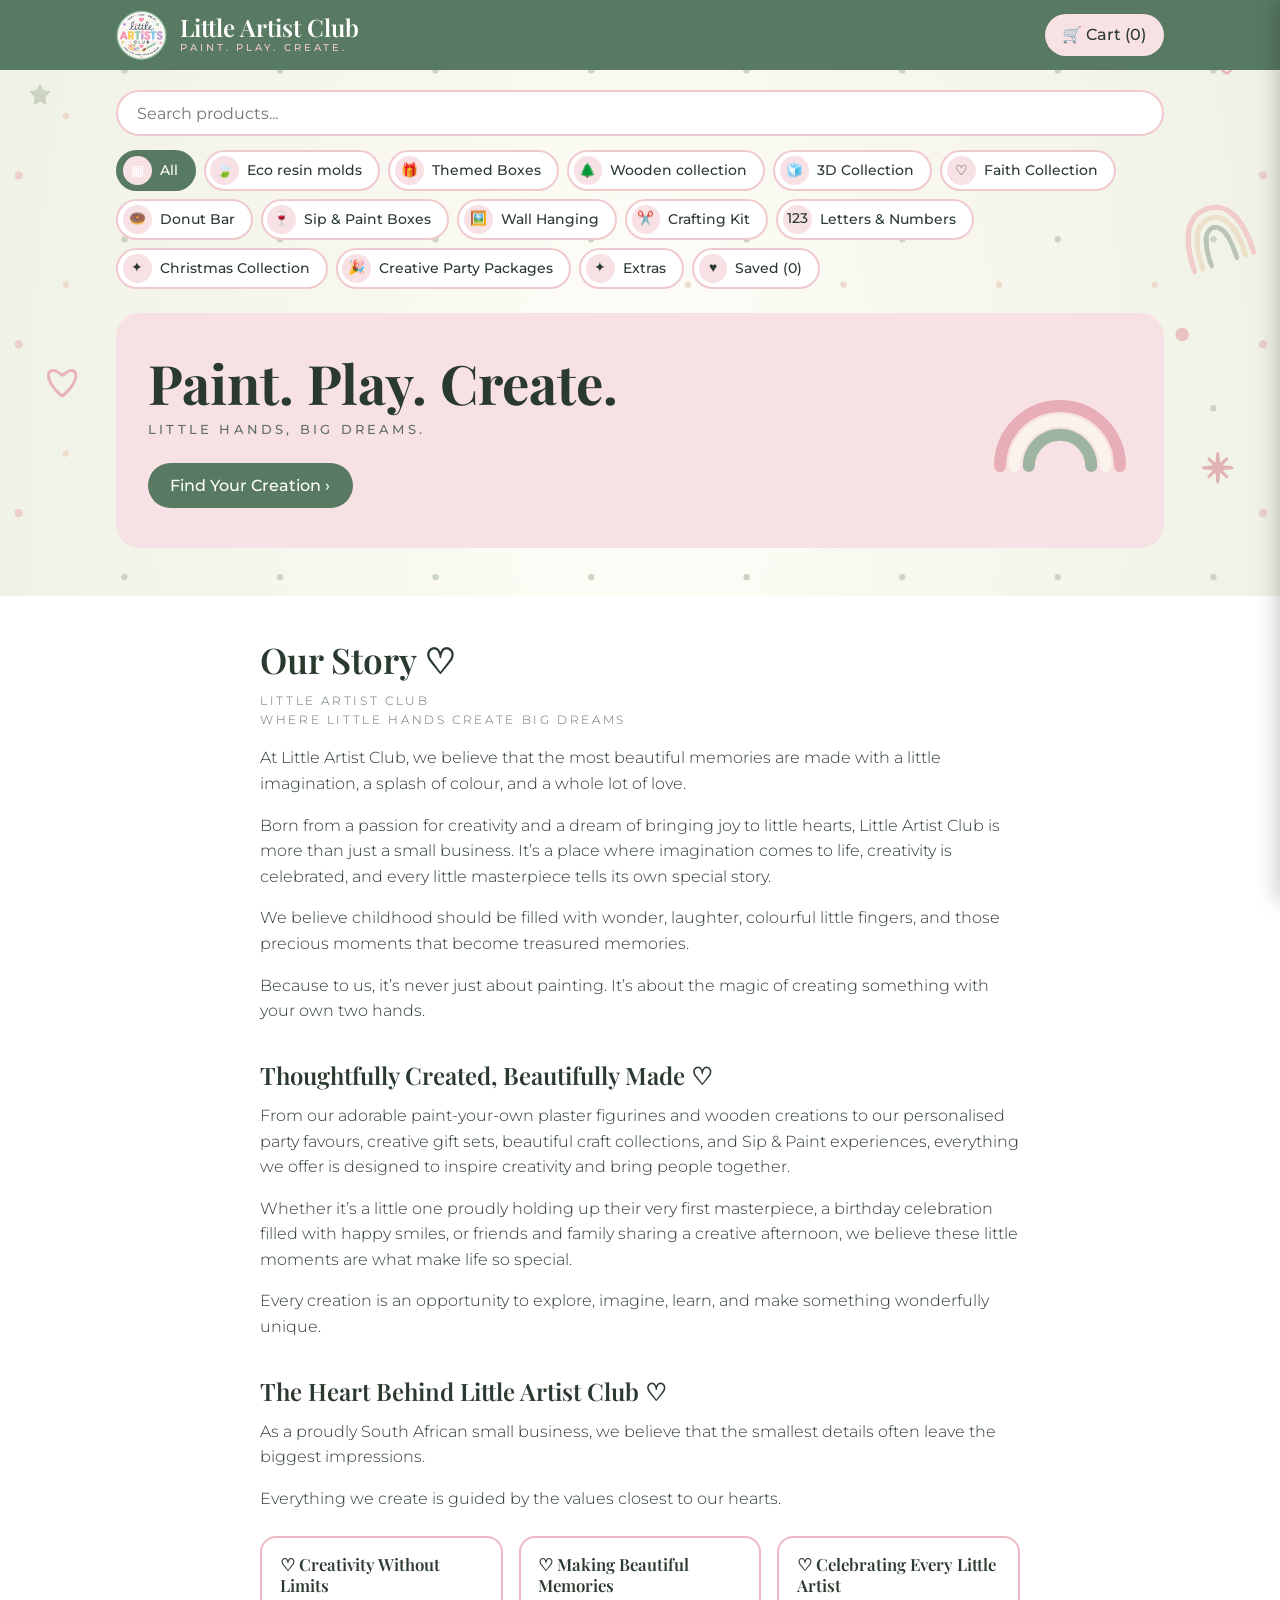
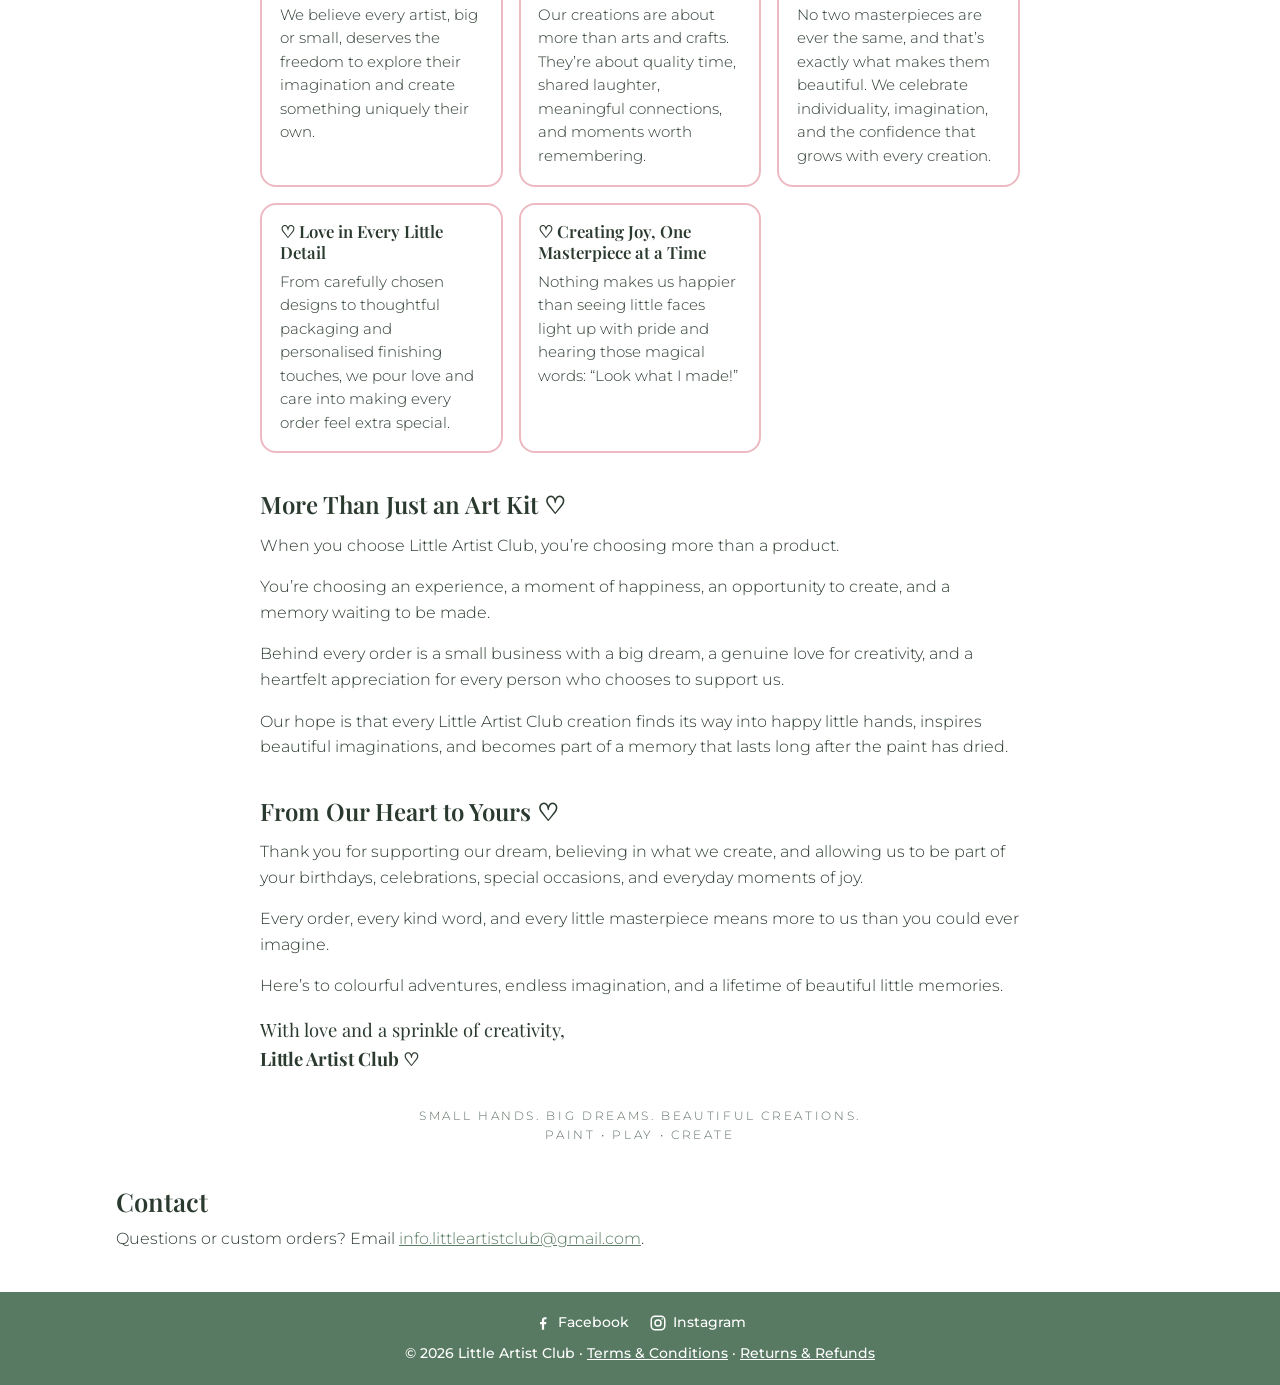
==== commit 6631035c: "Update index.html" ====
--- a/index.html
+++ b/index.html
@@ -171,6 +171,12 @@
 footer .social a { display: inline-flex; align-items: center; gap: .4rem; text-decoration: none; }
 footer .social a:hover { text-decoration: underline; }  
 
+/* Themed Box */
+.opt[hidden] { display: none; }
+.opt textarea { padding: .65rem .9rem; border: 2px solid #EDB9C2; border-radius: 12px; background: #fff; font: 400 1rem var(--body); color: var(--ink); resize: vertical; }
+.check { display: flex; gap: .5rem; align-items: center; font-weight: 500; font-size: .9rem; }
+.check input { accent-color: var(--sage); width: 1.1rem; height: 1.1rem; }  
+
 /* Phones: list-style cards like mockup 3 */
 @media (max-width: 600px) {
   .brand b { font-size: 1.15rem; }
@@ -278,7 +284,7 @@
   <div class="wrap">
     <div class="social">
       <a href="https://www.facebook.com/share/1EJUBxNB87/?mibextid=wwXIfr" target="_blank" rel="noopener" aria-label="Little Artist Club on Facebook"><svg viewBox="0 0 24 24" width="18" height="18" fill="currentColor" aria-hidden="true"><path d="M13.5 21v-7.5h2.6l.4-3h-3V8.6c0-.9.3-1.5 1.6-1.5h1.6V4.4c-.3 0-1.2-.1-2.3-.1-2.3 0-3.9 1.4-3.9 4v2.2H8v3h2.5V21h3z"/></svg>Facebook</a>
-      <a href="https://www.instagram.com/littleartistclubs/" target="_blank" rel="noopener" aria-label="Little Artist Club on Instagram"><svg viewBox="0 0 24 24" width="18" height="18" fill="none" stroke="currentColor" stroke-width="2" aria-hidden="true"><rect x="3" y="3" width="18" height="18" rx="5"/><circle cx="12" cy="12" r="4"/><circle cx="17.5" cy="6.5" r="1" fill="currentColor" stroke="none"/></svg>Instagram</a>
+      <a href="https://www.instagram.com/little.artist.clubs?psln=MWlyaWc0azdwc2VkdQ==" target="_blank" rel="noopener" aria-label="Little Artist Club on Instagram"><svg viewBox="0 0 24 24" width="18" height="18" fill="none" stroke="currentColor" stroke-width="2" aria-hidden="true"><rect x="3" y="3" width="18" height="18" rx="5"/><circle cx="12" cy="12" r="4"/><circle cx="17.5" cy="6.5" r="1" fill="currentColor" stroke="none"/></svg>Instagram</a>
     </div>
     &copy; 2026 Little Artist Club &middot; <a href="terms.html">Terms &amp; Conditions</a> &middot; <a href="returns.html">Returns &amp; Refunds</a>
   </div>
@@ -353,8 +359,12 @@
 };
 const partyPrice = (id, p) => PARTY[id][p.kids] + (p.treats ? PARTY_TREATS * p.kids : 0);
 const minPartyDate = () => { const d = new Date(Date.now() + PARTY_MIN_DAYS * 86400000); return d.getFullYear() + "-" + String(d.getMonth() + 1).padStart(2, "0") + "-" + String(d.getDate()).padStart(2, "0"); };
-const OPTION_IDS = [...Object.keys(OPTION_SETS), ...Object.keys(PARTY)].map(Number);
-
+  
+// Themed Box: base price and the optional extra personalisation (keep in step with the Worker)
+const THEMED = { 74: { price: 350, extra: 100 } };
+const themedPrice = (id, t) => THEMED[id].price + (t.extra ? THEMED[id].extra : 0);
+const OPTION_IDS = [...Object.keys(OPTION_SETS), ...Object.keys(PARTY), ...Object.keys(THEMED)].map(Number);
+  
 // Delivery choices. fee: a number (0 = free, 99 = R99) is added to the total; null = "quoted after you order".
 const DELIVERY = [
   { id: "courier", label: "The Courier Guy - door-to-door", fee: "live", address: true },
@@ -375,6 +385,7 @@
   [1,"Single pack","Eco resin molds",39,"1 Figurine, 3 paint pots, 1 Brush.","SingleMould.jpeg"],
   [2,"Double pack","Eco resin molds",59,"2 Figurines, 4 Paint pots, 1 Brush","DoubleMould.jpeg"],
   [3,"Triple pack","Eco resin molds",79,"3 Figurines, 5 Paint pots, 1 Brush","TripleMould.jpeg"],
+  [74,"Themed Box","Themed Boxes",350,"6-8 Figurines, 12 Paint pots, 2 Brushes, Passport, Certificate, Gems/Wooden piece","ThemeBox.jpeg"],
   [4,"Space Ornament","Wooden collection",49,"2 Wooden pieces, 3 Paint pots, 1 Brush, Gem stickers.","WoodSpace.jpeg"],
   [5,"Unicorn Ornament","Wooden collection",49,"2 Wooden pieces, 3 Paint pots, 1 Brush, Gem stickers.","WoodUnicorn.jpeg"],
   [6,"Ocean Ornament","Wooden collection",49,"2 Wooden pieces, 3 Paint pots, 1 Brush, Gem stickers.","WoodOcean.jpeg"],
@@ -426,7 +437,7 @@
   [57,"Gnome Painting Set","Christmas Collection",129,"9 Figurines, 2 Brushes, 6 Paint pots","GnomePack.jpeg"],
   [58,"Christmas Painting Set and Mini Canvases","Christmas Collection",129,"6 Figurines, 6 Mini Canvases, 6 Brushes, 18 Paint pots","ChristmasPack.jpeg"],
   [59,"Christmas Painting Set","Christmas Collection",99,"7 Figurines, 2 Brushes, 6 Paint pots","ChristmasBox.jpeg"],
-  [60,"Large Christmas Painting Set","Christmas Collection",189,"8 Figurines, 2 Brushes, 6 Paint pots","ChristmasGift.jpeg"],
+  [60,"Large Christmas Painting Set","Christmas Collection",189,"6 Figurines, 2 Brushes, 6 Paint pots","ChristmasGift.jpeg"],
   [70,"Little Celebration","Creative Party Packages",2199,"Per child: 1 Themed Figurine, 6 paint pots, 1 brush, Activity card, Personalised party box, Plate, cup, serviette & straw.\nDecor included: 1 Coordinating tablecloth.","PartyPackage.jpeg"],
   [71,"Signature Artist Party","Creative Party Packages",2899,"Per child: 2 Themed Figurines, 6 Paint pots, 2 Brushes, Mini paint palette, Activity card, Personalised Party box, Plate, Cup, Serviette & Straw.\nDecor included: 2 Coordinating tablecloths, Personalised A4 Welcome sign, 2 Themed centrepieces, Personalised cake topper.","PartyPackage.jpeg"],
   [72,"Deluxe Little Artist Party","Creative Party Packages",3599,"Per child: 3 Themed Figurines, 6 Paint pots, 2 Brushes, Mini paint palette, Activity card, Personalised Party box, Plate, Cup, Serviette & Straw, Themed cupcake topper, Coordinating Balloon.\nDecor included: 2 Coordinating tablecloths, Personalised A3 Welcome sign, 2 Themed centrepieces, Personalised cake topper, 2m Themed Bunting, Food label picks.","PartyPackage.jpeg"],
@@ -441,6 +452,7 @@
 
 // Icon and short line shown for each category
 const CATS = {
+  "Themed Boxes": ["\u{1F381}", "Creative boxes in your favourite themes."],
   "Eco resin molds":   ["\u{1F343}", "Create stunning resin pieces."],
   "Wooden collection": ["\u{1F332}", "Paint, decorate and personalise."],
   "3D Collection":     ["\u{1F9CA}", "Fun 3D figurines to paint."],
@@ -530,11 +542,11 @@
   });
 }
 
-function addToCart(id, opt = "", party = null) {
+function addToCart(id, opt = "", party = null, themed = null) {
   const prod = PRODUCTS.find(p => p.id === id);
   if (prod && typeof prod.price !== "number") { window.open(`https://wa.me/${WHATSAPP_NUMBER}?text=${encodeURIComponent("Hi, I would like a quote for: " + prod.name)}`, "_blank"); return; }
   const found = cart.find(i => i.id === id && (i.opt || "") === opt);
-  if (found) found.qty++; else cart.push({ id, opt, qty: 1, party });
+  if (found) found.qty++; else cart.push({ id, opt, qty: 1, party, themed });
   renderCart();
   $("panel").classList.add("open");
 }
@@ -550,8 +562,8 @@
   return cart.map((i, idx) => {
     const prod = PRODUCTS.find(p => p.id === i.id);
     if (!prod) return null;
-    const price = i.party && PARTY[i.id] ? partyPrice(i.id, i.party) : prod.price;
-    return { ...prod, price, qty: i.qty, opt: i.opt || "", idx, party: i.party || null };
+    const price = i.party && PARTY[i.id] ? partyPrice(i.id, i.party) : i.themed && THEMED[i.id] ? themedPrice(i.id, i.themed) : prod.price;
+    return { ...prod, price, qty: i.qty, opt: i.opt || "", idx, party: i.party || null, themed: i.themed || null };
   }).filter(Boolean);
 }
 
@@ -677,7 +689,7 @@
       method: "POST",
       headers: { "Content-Type": "application/json" },
       body: JSON.stringify({
-        items: cartLines().map(l => ({ id: l.id, qty: l.qty, party: l.party || undefined })),
+      items: cartLines().map(l => ({ id: l.id, qty: l.qty, party: l.party || undefined, themed: l.themed || undefined })),
         delivery: currentDelivery().id,
         agreed: $("agree").checked,
         address: addressObj(),
@@ -733,7 +745,8 @@
   if (!p) return;
   const on = wish.includes(id);
   const isParty = !!PARTY[id];
-  const needsOpt = !isParty && OPTION_IDS.includes(id);
+  const isThemed = !!THEMED[id];
+  const needsOpt = !isParty && !isThemed && OPTION_IDS.includes(id);
   let extra = "";
   if (isParty) {
     extra = `<div class="party-fields">
@@ -741,6 +754,12 @@
       <label class="opt">Party treats add-on (${money(PARTY_TREATS)} per child)<select id="pt-treats"><option value="no">No, thank you</option><option value="yes">Yes, add party treats</option></select></label>
       <label class="opt">Party theme<input id="pt-theme" maxlength="80" placeholder="e.g. Unicorns, Dinosaurs, Space..."></label>
       <label class="opt">Party date<input id="pt-date" type="date" min="${minPartyDate()}"></label>
+      <p class="opt-err" id="opt-err" hidden></p></div>`;
+  } else if (isThemed) {
+    extra = `<div class="party-fields">
+      <label class="opt">Choose your theme<select id="tb-theme"><option value="">Select...</option>${THEMES.map(t => `<option>${t}</option>`).join("")}</select></label>
+      <label class="check"><input type="checkbox" id="tb-extra"> Extra personalisation (+${money(THEMED[id].extra)})</label>
+      <label class="opt" id="tb-notes-wrap" hidden>Personalisation details<textarea id="tb-notes" rows="3" maxlength="300" placeholder="e.g. child's name, age, colours, special wording..."></textarea></label>
       <p class="opt-err" id="opt-err" hidden></p></div>`;
   } else if (needsOpt) {
     extra = `<label class="opt">Choose your ${OPTION_SETS[id].label}<select id="detail-opt"><option value="">Select...</option>${OPTION_SETS[id].list.map(t => `<option>${t}</option>`).join("")}</select></label><p class="opt-err" id="opt-err" hidden>Please choose an option first.</p>`;
@@ -763,6 +782,13 @@
     $("pt-kids").addEventListener("change", refresh);
     $("pt-treats").addEventListener("change", refresh);
   }
+  if (isThemed) {
+    $("tb-extra").addEventListener("change", () => {
+      const on2 = $("tb-extra").checked;
+      $("tb-notes-wrap").hidden = !on2;
+      $("detail-price").textContent = money(themedPrice(id, { extra: on2 }));
+    });
+  }
   $("detail-add").onclick = () => {
     if (isParty) {
       const kids = Number($("pt-kids").value), treats = $("pt-treats").value === "yes";
@@ -777,6 +803,15 @@
       addToCart(id, `${kids} kids${treats ? " + party treats" : ""} | Theme: ${theme} | Party date: ${date}`, { kids, treats, theme, date });
       return;
     }
+    if (isThemed) {
+      const theme = $("tb-theme").value, extraOn = $("tb-extra").checked, err = $("opt-err");
+      const notes = $("tb-notes").value.replace(/&/g, " and ").replace(/[<>"]/g, " ").replace(/\s+/g, " ").trim().slice(0, 300);
+      const problem = !theme ? "Please choose a theme." : (extraOn && notes.length < 3) ? "Please add your personalisation details." : "";
+      if (problem) { err.textContent = problem; err.hidden = false; return; }
+      $("detail").close();
+      addToCart(id, `Theme: ${theme}${extraOn ? " | Extra personalisation: " + notes : ""}`, null, { theme, extra: extraOn, notes: extraOn ? notes : "" });
+      return;
+    }
     let opt = "";
     if (needsOpt) { opt = $("detail-opt").value; if (!opt) { $("opt-err").hidden = false; return; } }
     $("detail").close();
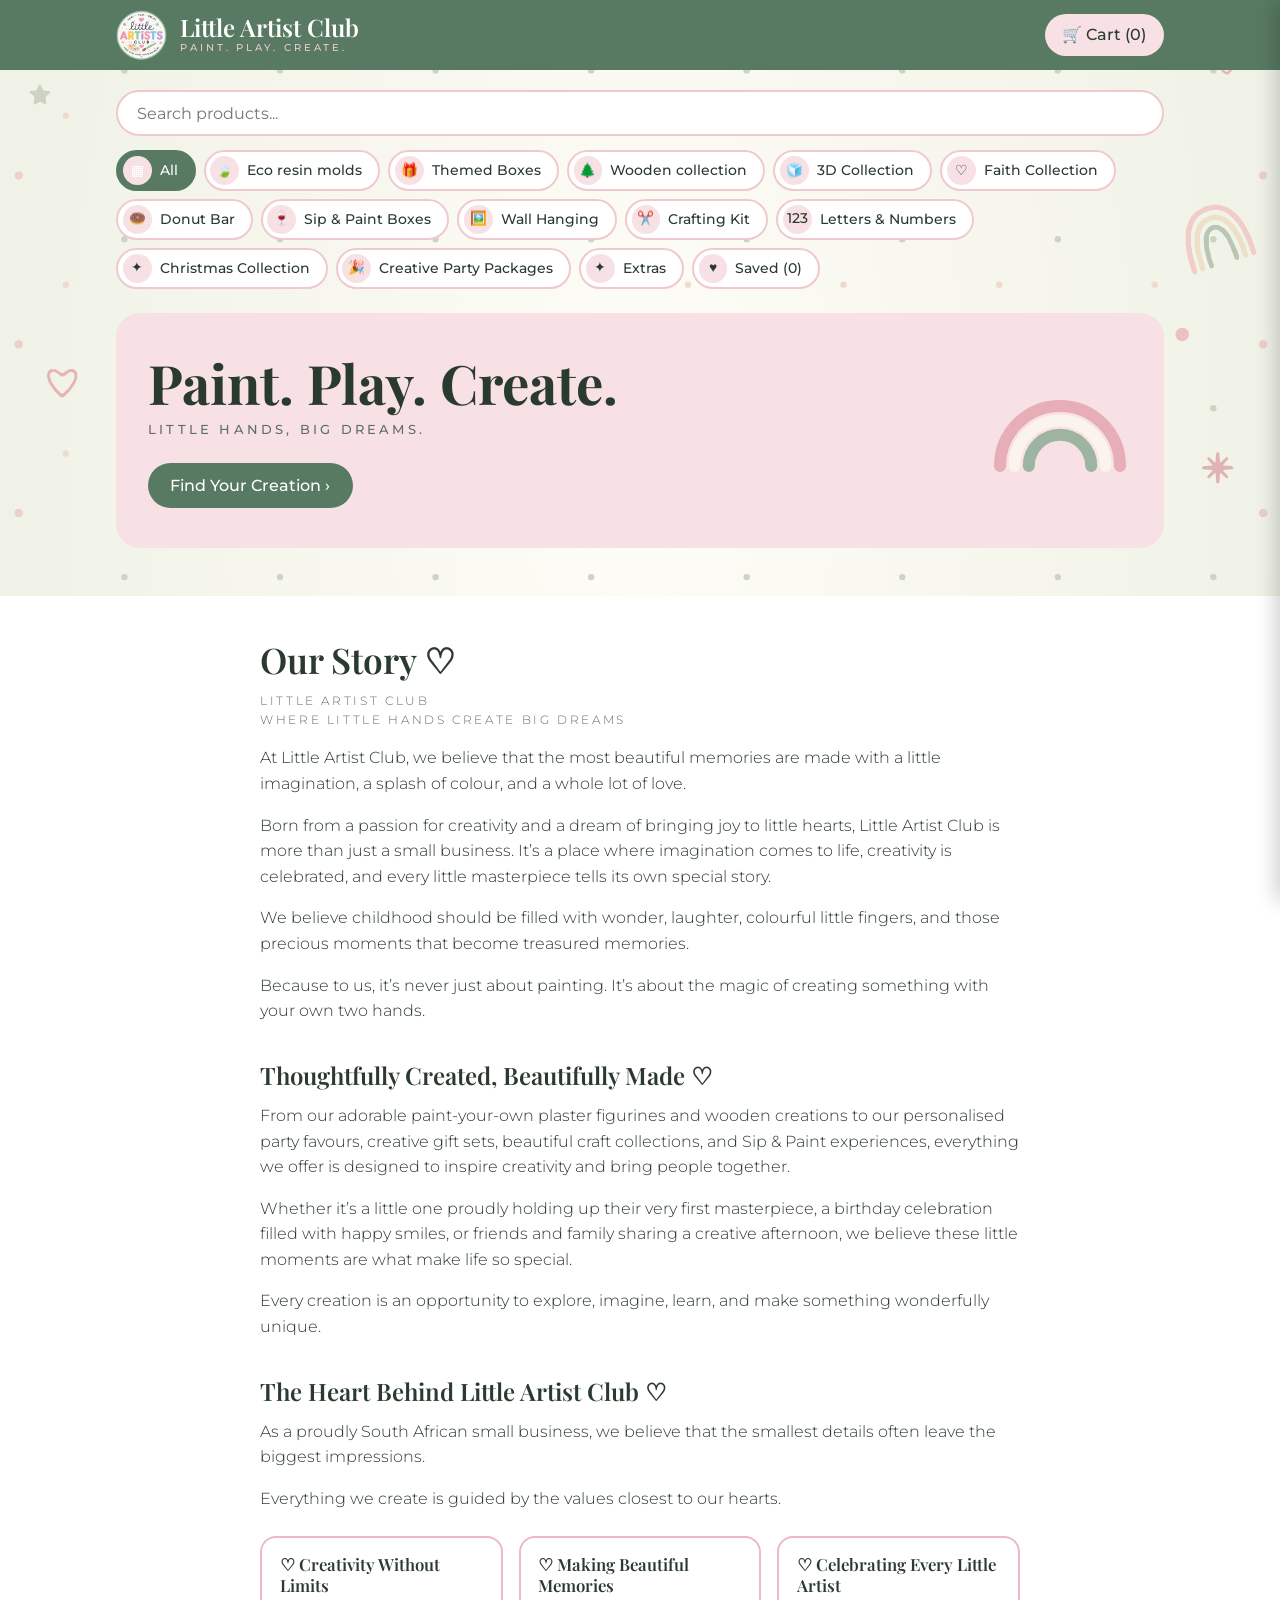
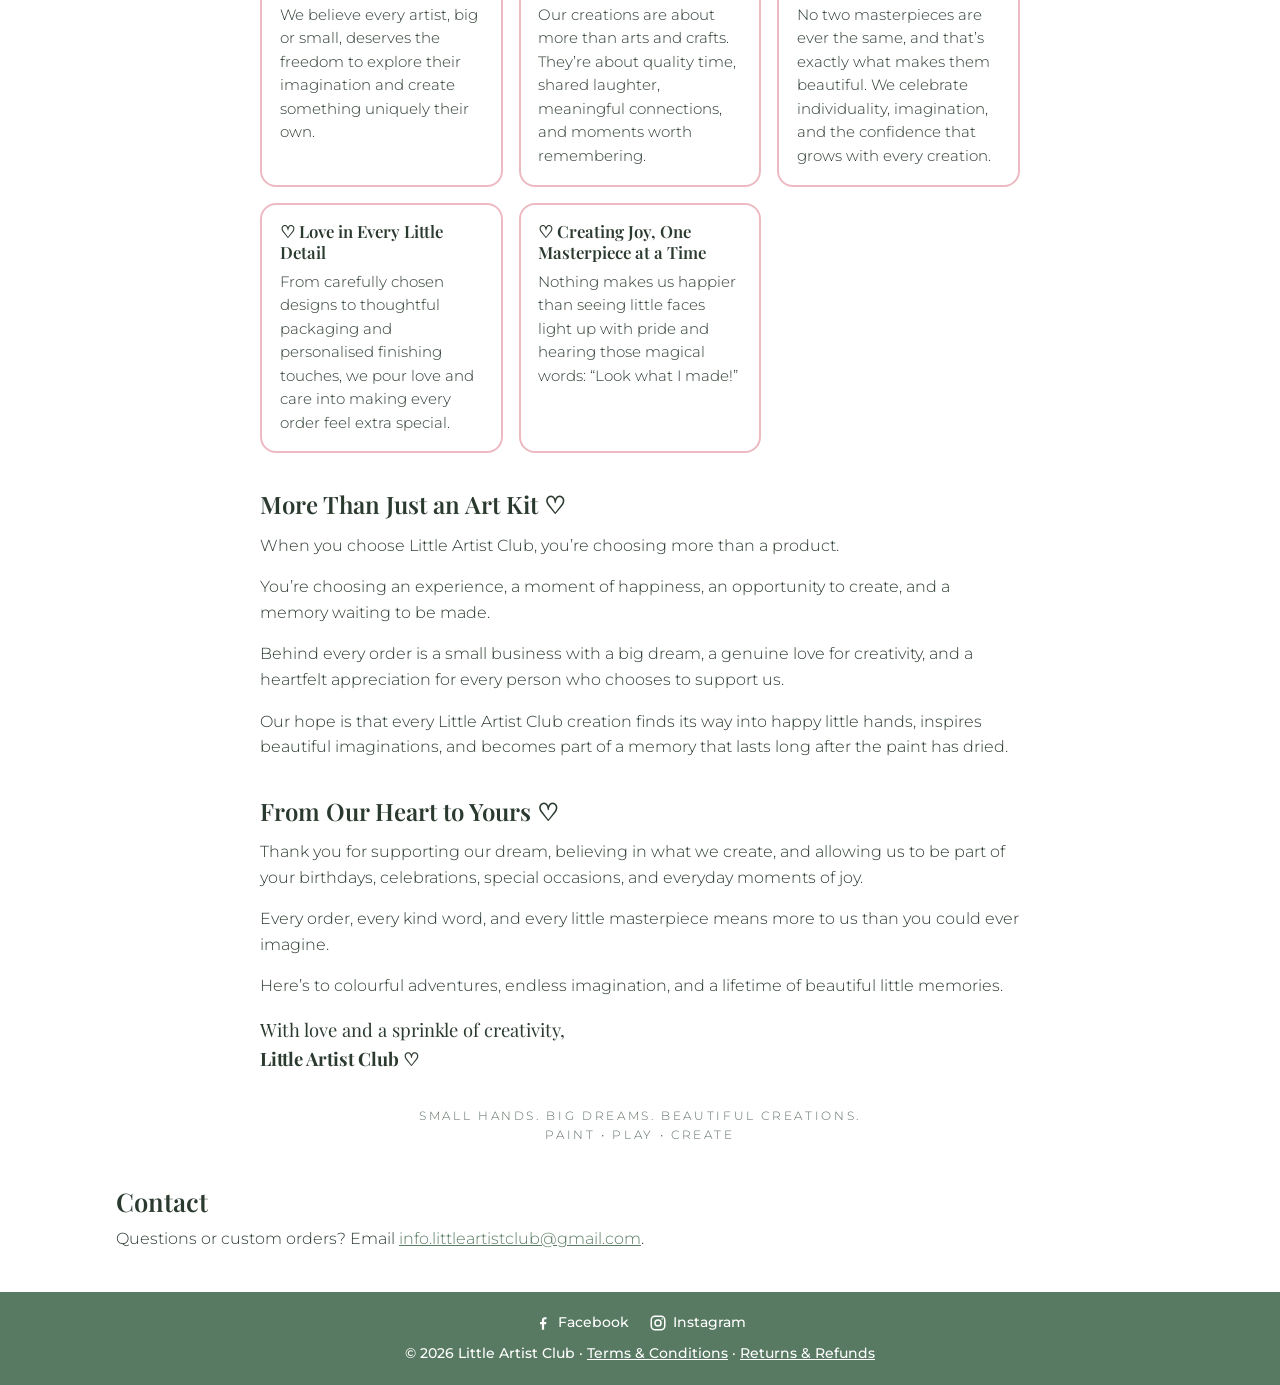
==== commit 33103b8e: "Update index.html" ====
--- a/index.html
+++ b/index.html
@@ -176,6 +176,15 @@
 .opt textarea { padding: .65rem .9rem; border: 2px solid #EDB9C2; border-radius: 12px; background: #fff; font: 400 1rem var(--body); color: var(--ink); resize: vertical; }
 .check { display: flex; gap: .5rem; align-items: center; font-weight: 500; font-size: .9rem; }
 .check input { accent-color: var(--sage); width: 1.1rem; height: 1.1rem; }  
+
+/* Trending window */
+.trending { background: var(--blush); border: 2px solid #EDB9C2; border-radius: 24px; padding: 1rem 1.25rem 1.5rem; margin: 1.5rem 0 2rem; overflow: hidden; }
+.ticker { overflow: hidden; background: var(--sage); color: #fff; border-radius: 999px; padding: .45rem 0; font-weight: 500; font-size: .85rem; letter-spacing: .04em; }
+.ticker-track { display: flex; width: max-content; animation: ticker 40s linear infinite; }
+.tg { display: flex; }
+.tg span { white-space: nowrap; padding-right: 2.5rem; }
+@keyframes ticker { to { transform: translateX(-50%); } }
+@media (prefers-reduced-motion: reduce) { .ticker-track { animation: none; } }  
 
 /* Phones: list-style cards like mockup 3 */
 @media (max-width: 600px) {
@@ -520,6 +529,21 @@
     <div class="grid">${(preview ? items.slice(0, 4) : items).map(card).join("")}</div></section>`;
 }
 
+// Products shown in the "Trending now" window (product ids from the list above)
+const TRENDING_IDS = [44, 74, 1, 60];
+
+function trendingSection() {
+  const items = TRENDING_IDS.map(id => PRODUCTS.find(p => p.id === id)).filter(Boolean);
+  if (!items.length) return "";
+  const msg = "\u{1F525} Trending now \u2022 Little Artist favourites \u2022 Best sellers \u2022 Order yours today! \u{1F525}";
+  const group = `<div class="tg">${`<span>${msg}</span>`.repeat(3)}</div>`;
+  return `<section class="trending">
+    <div class="ticker" aria-hidden="true"><div class="ticker-track">${group}${group}</div></div>
+    <div class="sec-head"><span class="ico">\u{1F525}</span>
+      <div><h2>Trending now</h2><span class="sub">Our top ${items.length} favourites with little artists.</span></div></div>
+    <div class="grid">${items.map(p => card({ ...p, badge: p.badge || "Best Seller" })).join("")}</div></section>`;
+}
+  
 function renderShop() {
   const q = $("search").value.trim().toLowerCase();
   let html;
@@ -530,7 +554,7 @@
     const saved = PRODUCTS.filter(p => wish.includes(p.id));
     html = saved.length ? section("Saved", saved, false) : `<p class="empty" style="margin-top:1.5rem">Nothing saved yet. Tap the heart on a product to save it here.</p>`;
   } else if (activeCategory === "All") {
-    html = cats.map(c => section(c, PRODUCTS.filter(p => p.category === c), true)).join("");
+       html = trendingSection() + cats.map(c => section(c, PRODUCTS.filter(p => p.category === c), true)).join("");
   } else {
     html = section(activeCategory, PRODUCTS.filter(p => p.category === activeCategory), false);
   }
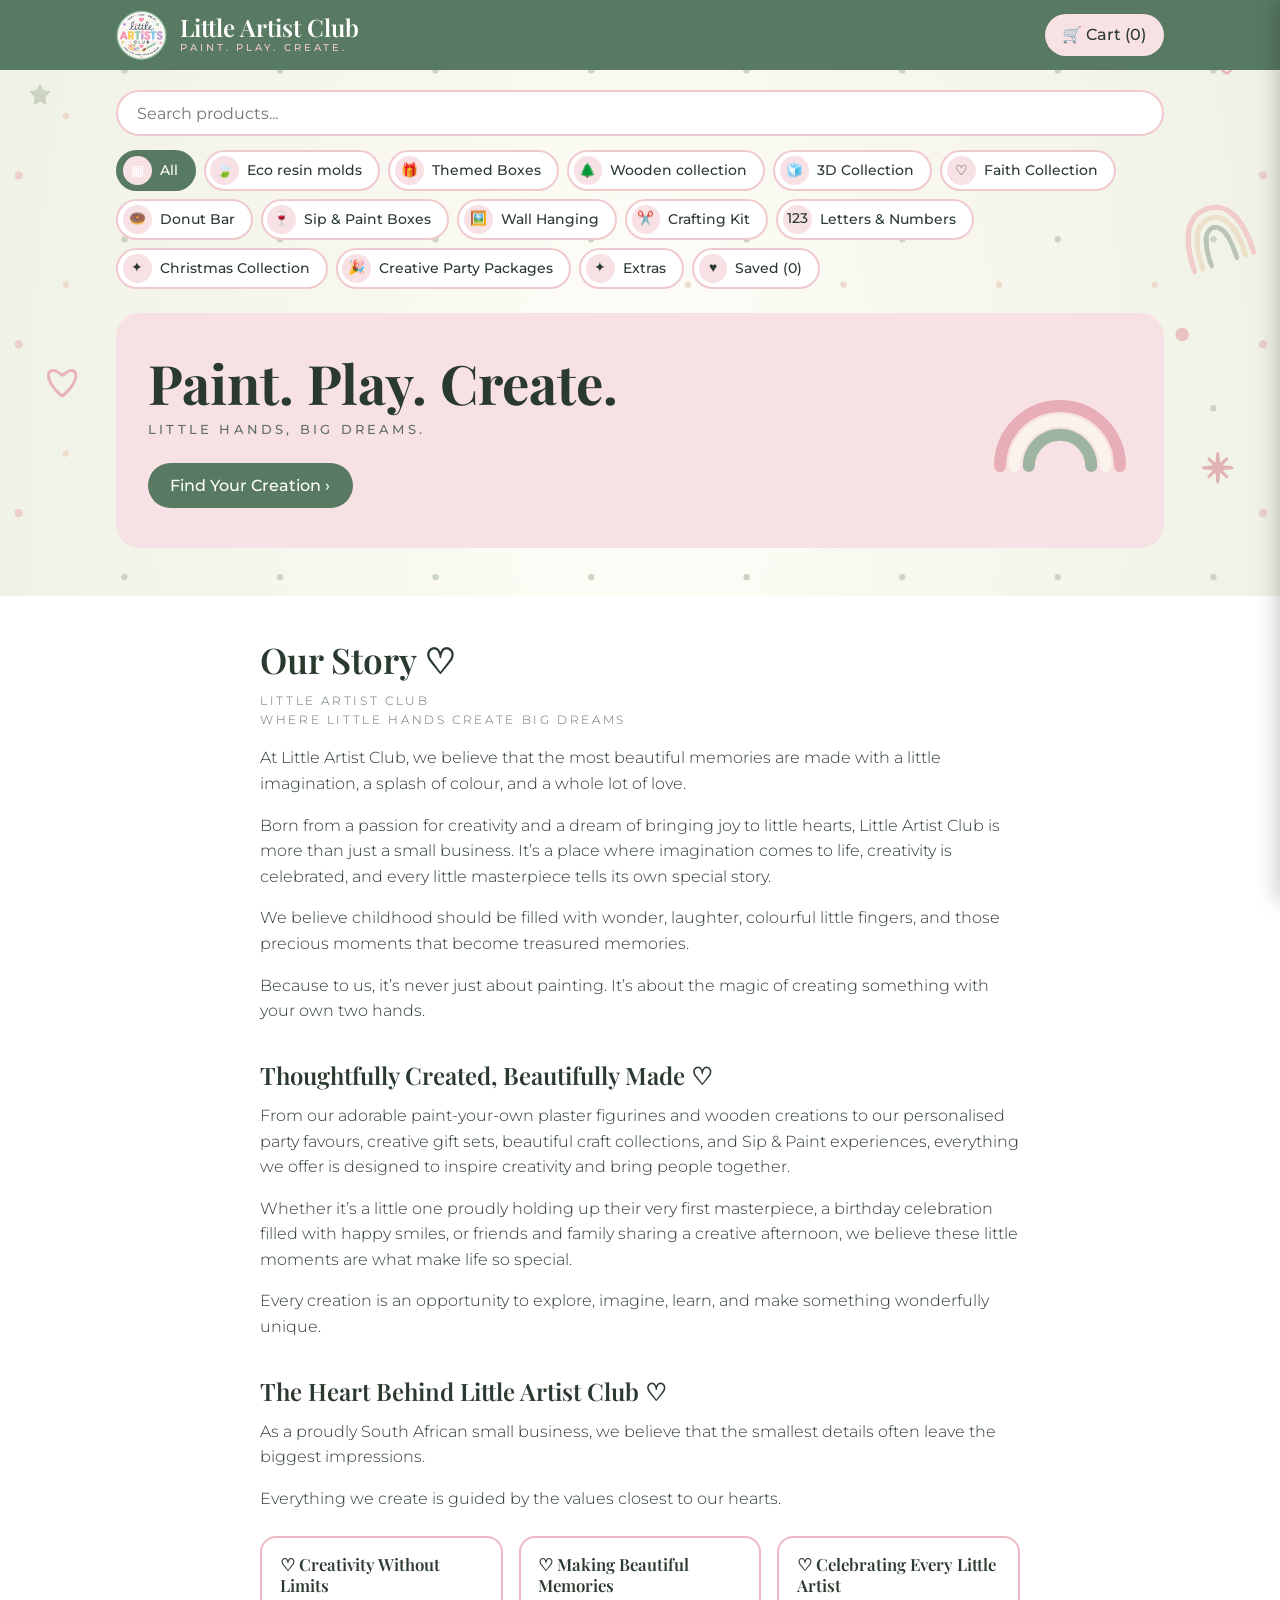
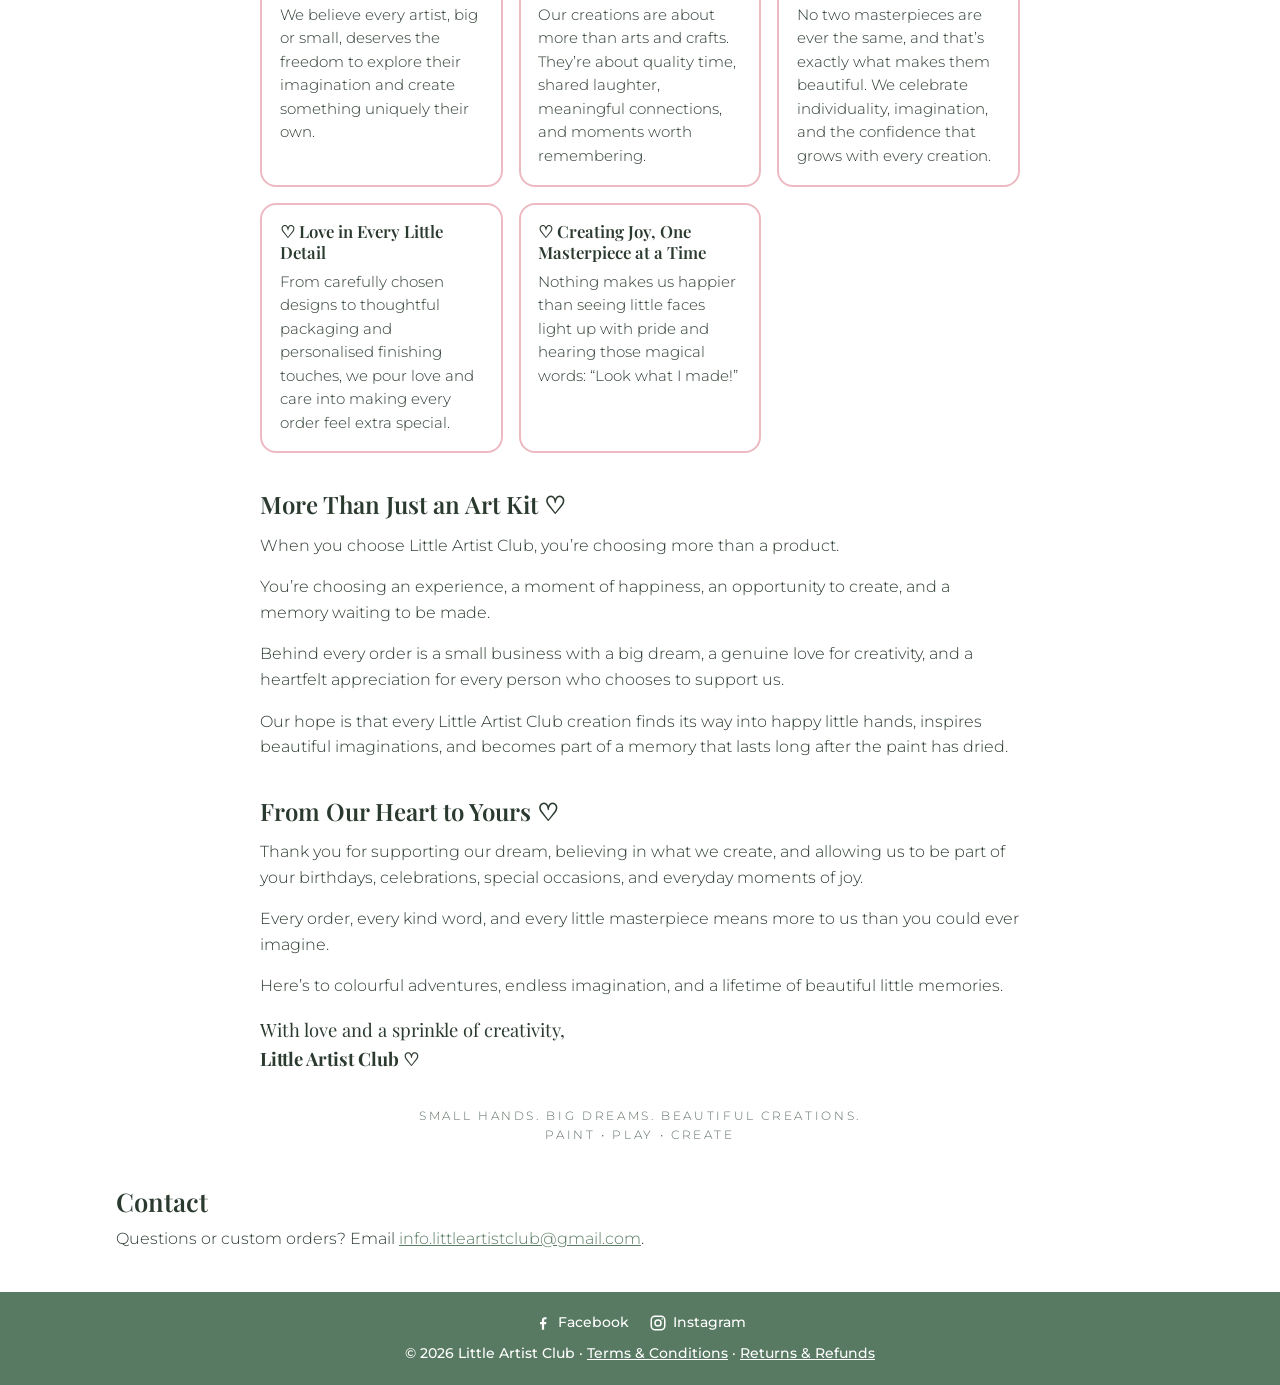
==== commit ce896e46: "Update index.html" ====
--- a/index.html
+++ b/index.html
@@ -184,7 +184,9 @@
 .tg { display: flex; }
 .tg span { white-space: nowrap; padding-right: 2.5rem; }
 @keyframes ticker { to { transform: translateX(-50%); } }
-@media (prefers-reduced-motion: reduce) { .ticker-track { animation: none; } }  
+@media (prefers-reduced-motion: reduce) { .ticker-track { animation: none; } } 
+
+.badge { background: var(--sage); color: #fff; }  
 
 /* Phones: list-style cards like mockup 3 */
 @media (max-width: 600px) {
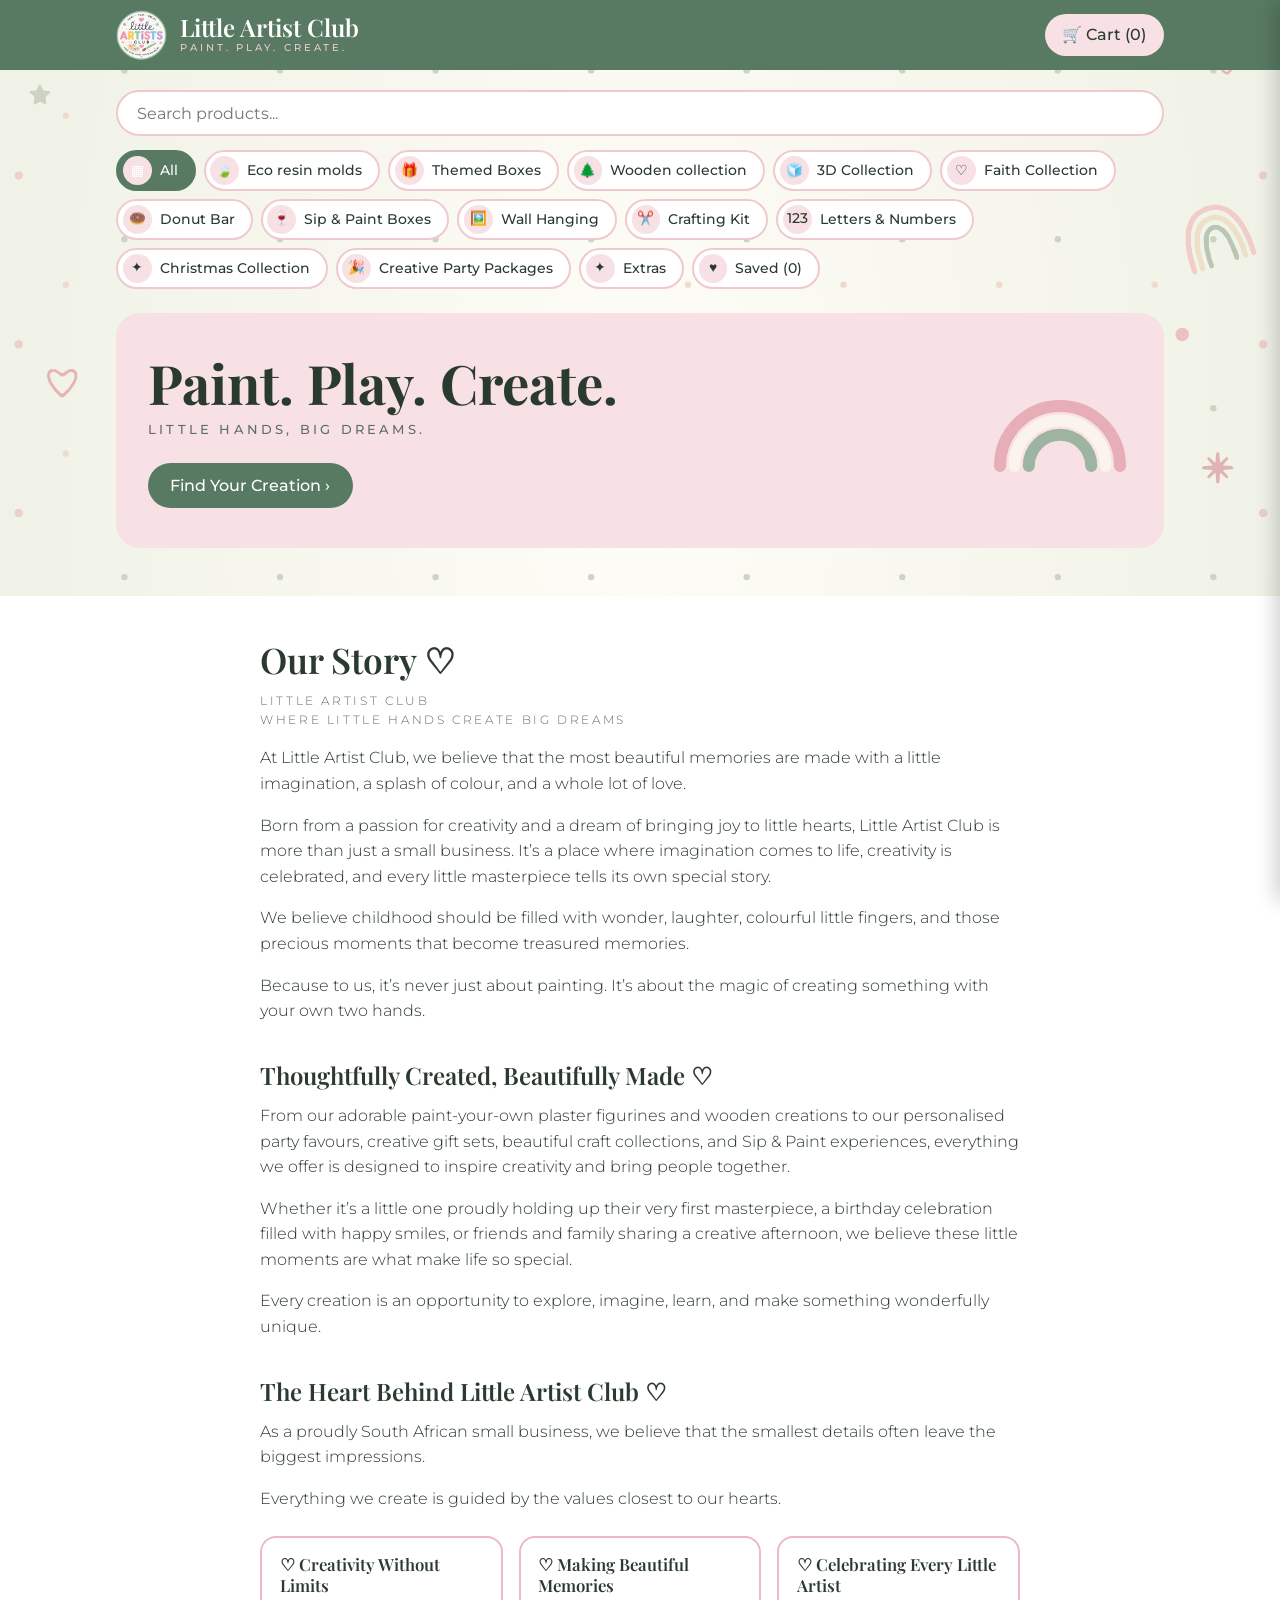
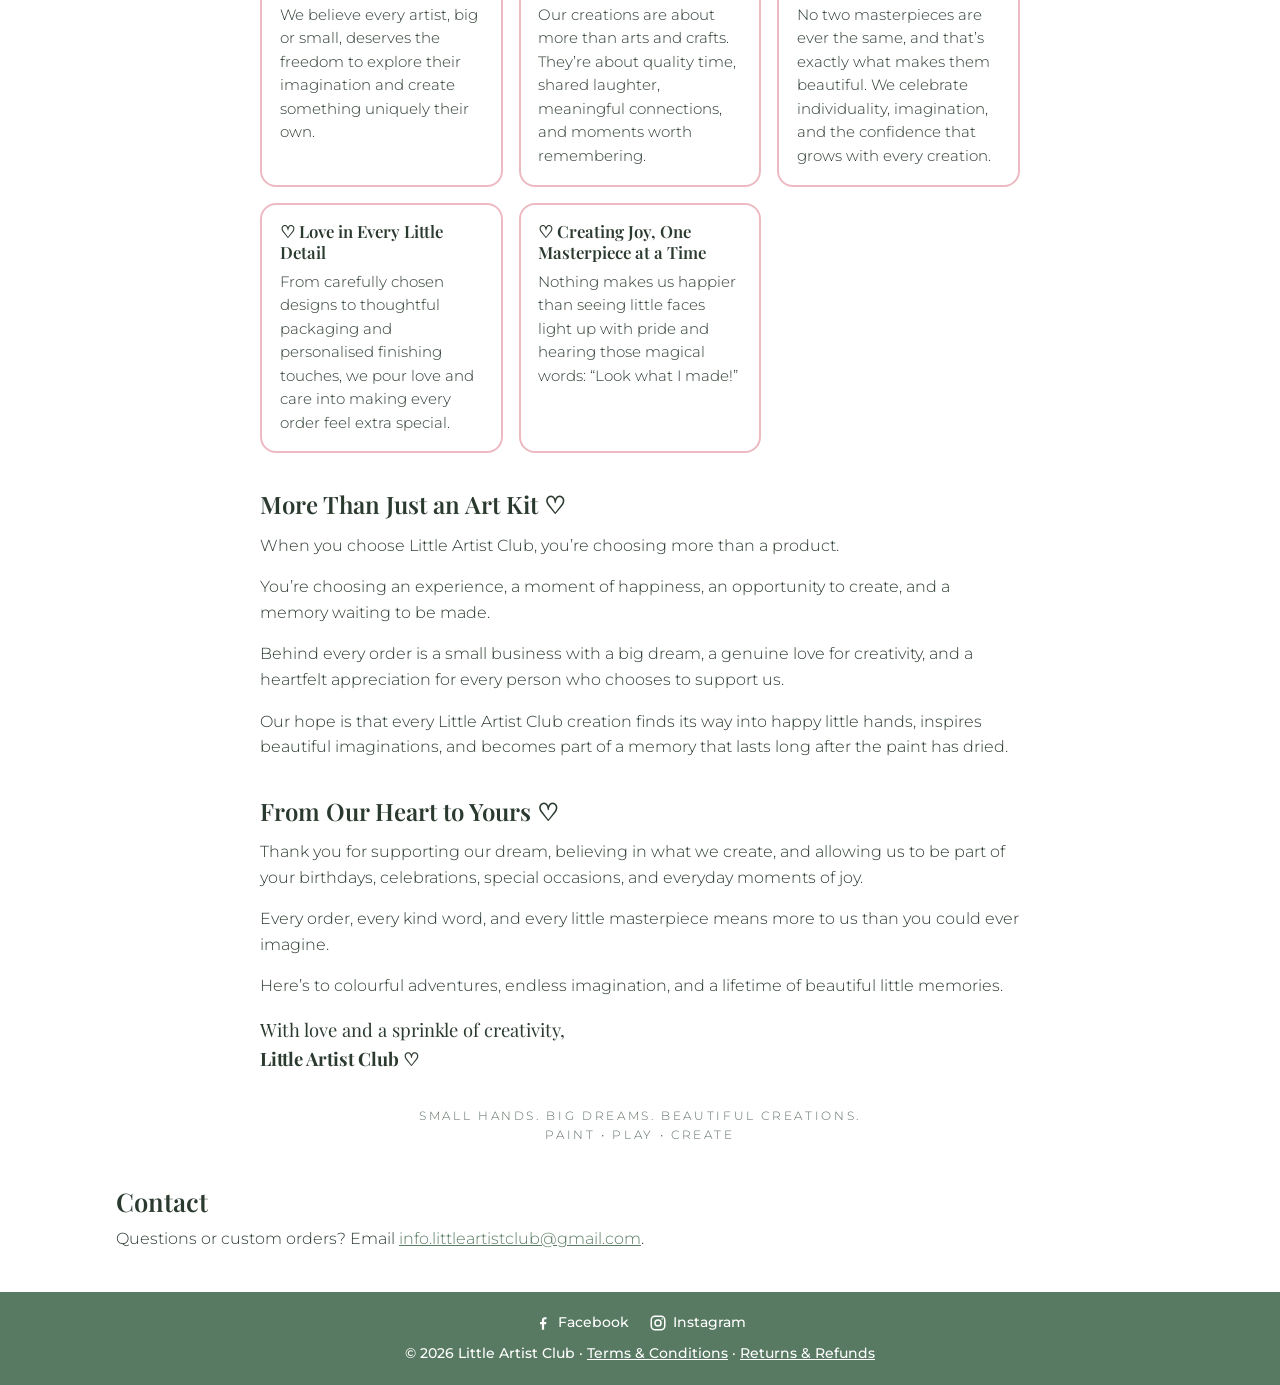
==== commit da5f40a2: "Update index.html" ====
--- a/index.html
+++ b/index.html
@@ -393,10 +393,10 @@
 // The photo and badge are optional (for example "Best seller" or "New").
 // Every id must be different.
 const PRODUCTS = [
-  [1,"Single pack","Eco resin molds",39,"1 Figurine, 3 paint pots, 1 Brush.","SingleMould.jpeg"],
+  [1,"Single pack","Eco resin molds",39,"1 Figurine, 3 paint pots, 1 Brush.","SingleMould.jpeg","Best Seller"],
   [2,"Double pack","Eco resin molds",59,"2 Figurines, 4 Paint pots, 1 Brush","DoubleMould.jpeg"],
   [3,"Triple pack","Eco resin molds",79,"3 Figurines, 5 Paint pots, 1 Brush","TripleMould.jpeg"],
-  [74,"Themed Box","Themed Boxes",350,"6-8 Figurines, 12 Paint pots, 2 Brushes, Passport, Certificate, Gems/Wooden piece","ThemeBox.jpeg"],
+  [74,"Themed Box","Themed Boxes",350,"6-8 Figurines, 12 Paint pots, 2 Brushes, Passport, Certificate, Gems/Wooden piece","ThemeBox.jpeg","Best Seller"],
   [4,"Space Ornament","Wooden collection",49,"2 Wooden pieces, 3 Paint pots, 1 Brush, Gem stickers.","WoodSpace.jpeg"],
   [5,"Unicorn Ornament","Wooden collection",49,"2 Wooden pieces, 3 Paint pots, 1 Brush, Gem stickers.","WoodUnicorn.jpeg"],
   [6,"Ocean Ornament","Wooden collection",49,"2 Wooden pieces, 3 Paint pots, 1 Brush, Gem stickers.","WoodOcean.jpeg"],
@@ -433,7 +433,7 @@
   [41,"Donut Stand","Donut Bar",499,"Donut stand only","DonutStand.jpeg"],
   [42,"Donut stand personalisation","Donut Bar",80,"Add a personalised name to your donut stand","DonutCustom.jpeg"],
   [43,"Sip & Paint Essential","Sip & Paint Boxes",329,"1 Large Canvas, 1 Wooden Easel, 8 Paint pots, 2 Brushes, Paint palette, Sip & Paint game","SipAndPaintEss.jpeg"],
-  [44,"Sip & Paint Signature","Sip & Paint Boxes",429,"1 Large Canvas, 1 Wooden Easel, 3 Flower Figurines, 8 Paint pots, 2 Brushes, Paint palette, Sip & Paint game, Beautiful Gift Box","SipAndPaint.jpeg"],
+  [44,"Sip & Paint Signature","Sip & Paint Boxes",429,"1 Large Canvas, 1 Wooden Easel, 3 Flower Figurines, 8 Paint pots, 2 Brushes, Paint palette, Sip & Paint game, Beautiful Gift Box","SipAndPaint.jpeg","Best Seller"],
   [45,"Sip & Paint Signature (2 canvases)","Sip & Paint Boxes",499,"2 Large Canvases, 1 Wooden Easel, 3 Flower Figurines, 12 Paint pots, 2 Brushes, Paint palette, Sip & Paint game, Beautiful Gift Box, Personalised Tag (optional)","SipAndPaintS.jpeg"],
   [46,"Rainbow Artwork Display set","Wall Hanging",399,"Wall hanging display to attach artwork","WallRainbow.jpeg"],
   [47,"Mermaid Hair Clip Holder","Wall Hanging",399,"Wall hanging display to attach hair clips","WallMermaid.jpeg"],
@@ -448,7 +448,7 @@
   [57,"Gnome Painting Set","Christmas Collection",129,"9 Figurines, 2 Brushes, 6 Paint pots","GnomePack.jpeg"],
   [58,"Christmas Painting Set and Mini Canvases","Christmas Collection",129,"6 Figurines, 6 Mini Canvases, 6 Brushes, 18 Paint pots","ChristmasPack.jpeg"],
   [59,"Christmas Painting Set","Christmas Collection",99,"7 Figurines, 2 Brushes, 6 Paint pots","ChristmasBox.jpeg"],
-  [60,"Large Christmas Painting Set","Christmas Collection",189,"6 Figurines, 2 Brushes, 6 Paint pots","ChristmasGift.jpeg"],
+  [60,"Large Christmas Painting Set","Christmas Collection",189,"6 Figurines, 2 Brushes, 6 Paint pots","ChristmasGift.jpeg","Best Seller"],
   [70,"Little Celebration","Creative Party Packages",2199,"Per child: 1 Themed Figurine, 6 paint pots, 1 brush, Activity card, Personalised party box, Plate, cup, serviette & straw.\nDecor included: 1 Coordinating tablecloth.","PartyPackage.jpeg"],
   [71,"Signature Artist Party","Creative Party Packages",2899,"Per child: 2 Themed Figurines, 6 Paint pots, 2 Brushes, Mini paint palette, Activity card, Personalised Party box, Plate, Cup, Serviette & Straw.\nDecor included: 2 Coordinating tablecloths, Personalised A4 Welcome sign, 2 Themed centrepieces, Personalised cake topper.","PartyPackage.jpeg"],
   [72,"Deluxe Little Artist Party","Creative Party Packages",3599,"Per child: 3 Themed Figurines, 6 Paint pots, 2 Brushes, Mini paint palette, Activity card, Personalised Party box, Plate, Cup, Serviette & Straw, Themed cupcake topper, Coordinating Balloon.\nDecor included: 2 Coordinating tablecloths, Personalised A3 Welcome sign, 2 Themed centrepieces, Personalised cake topper, 2m Themed Bunting, Food label picks.","PartyPackage.jpeg"],
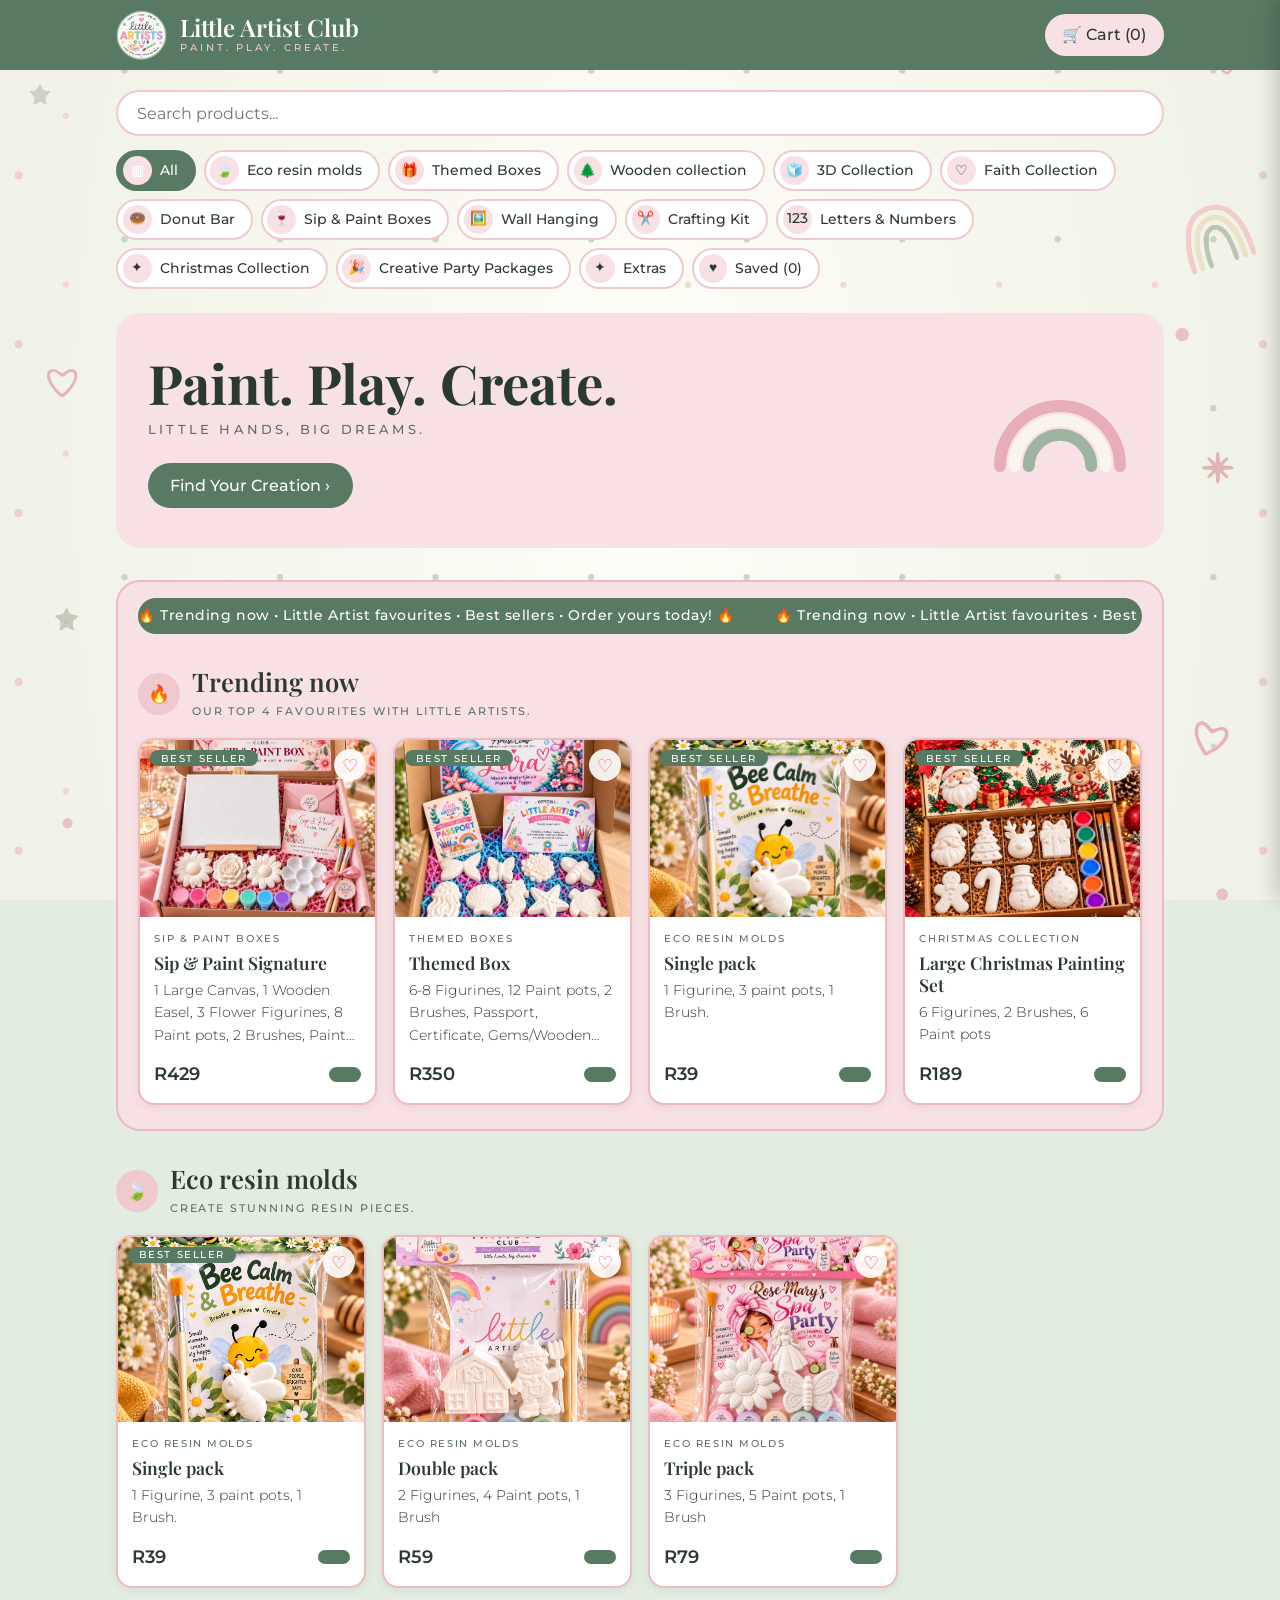
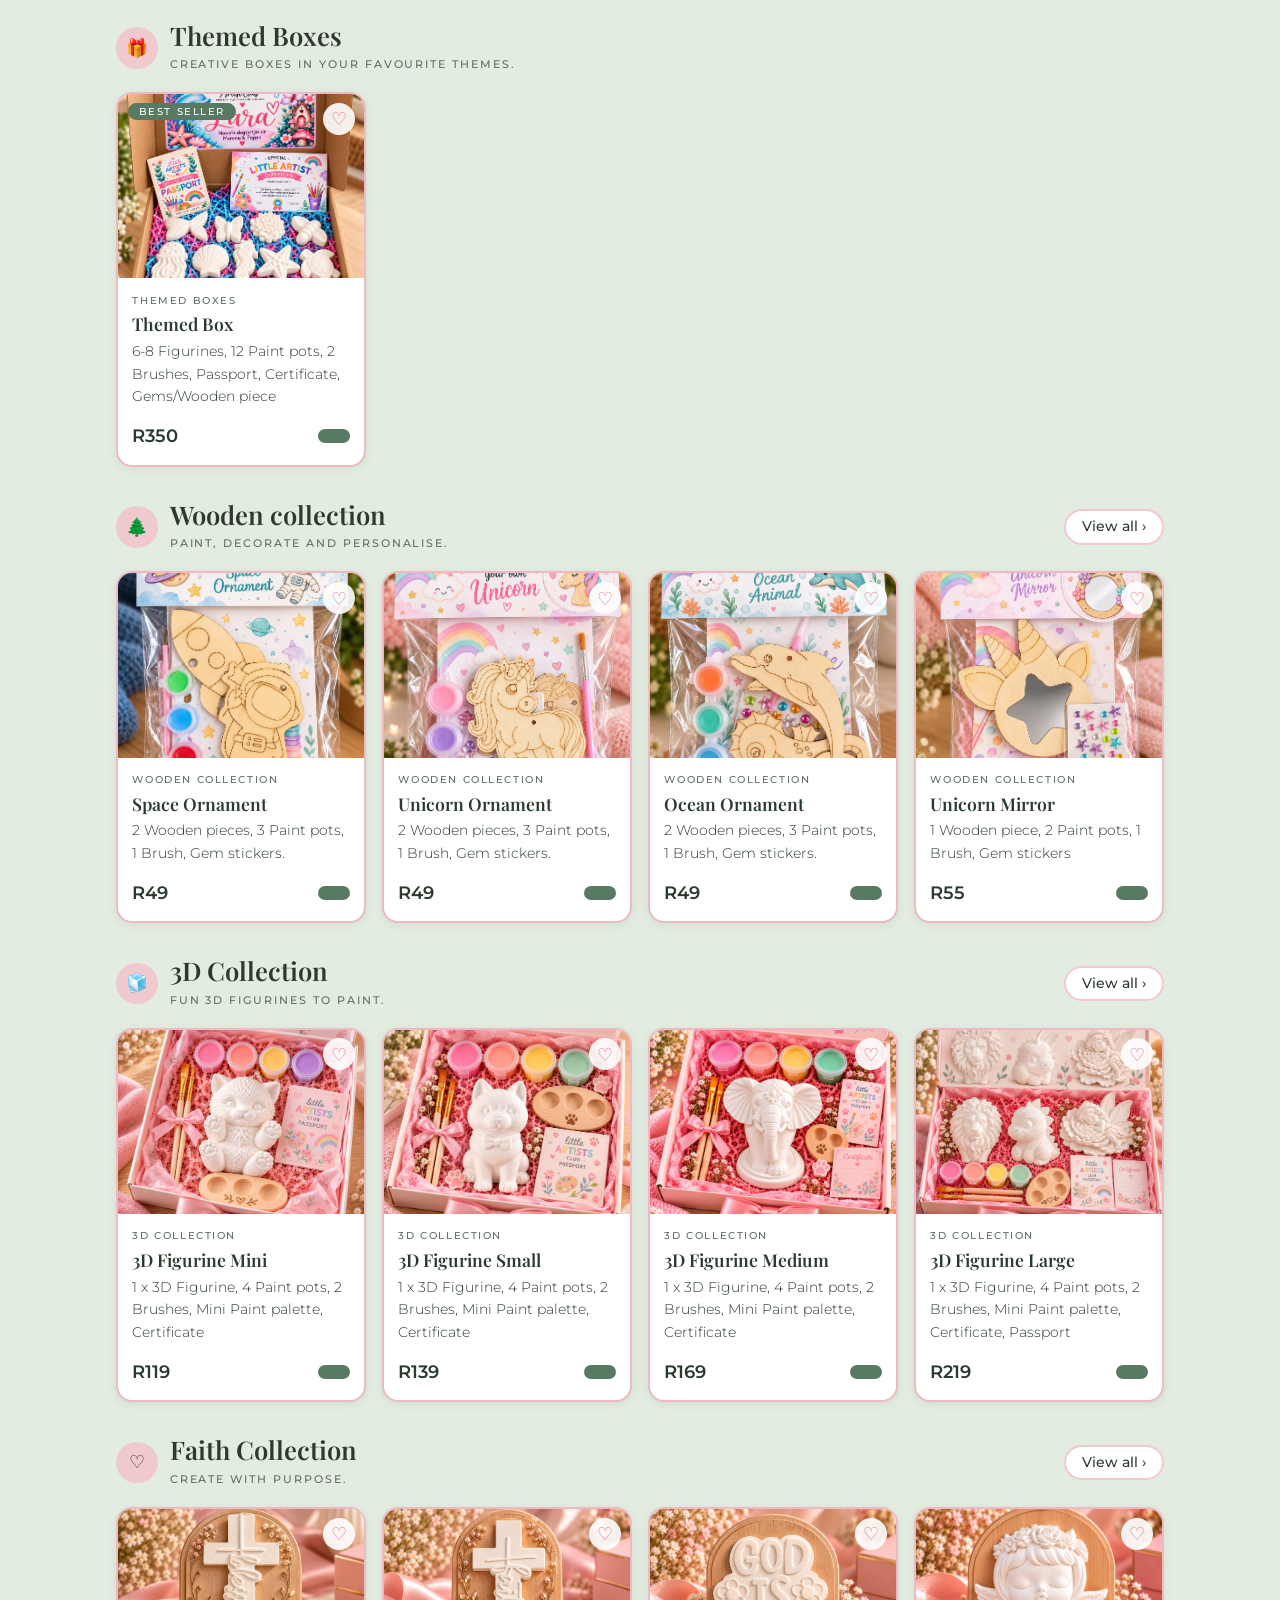
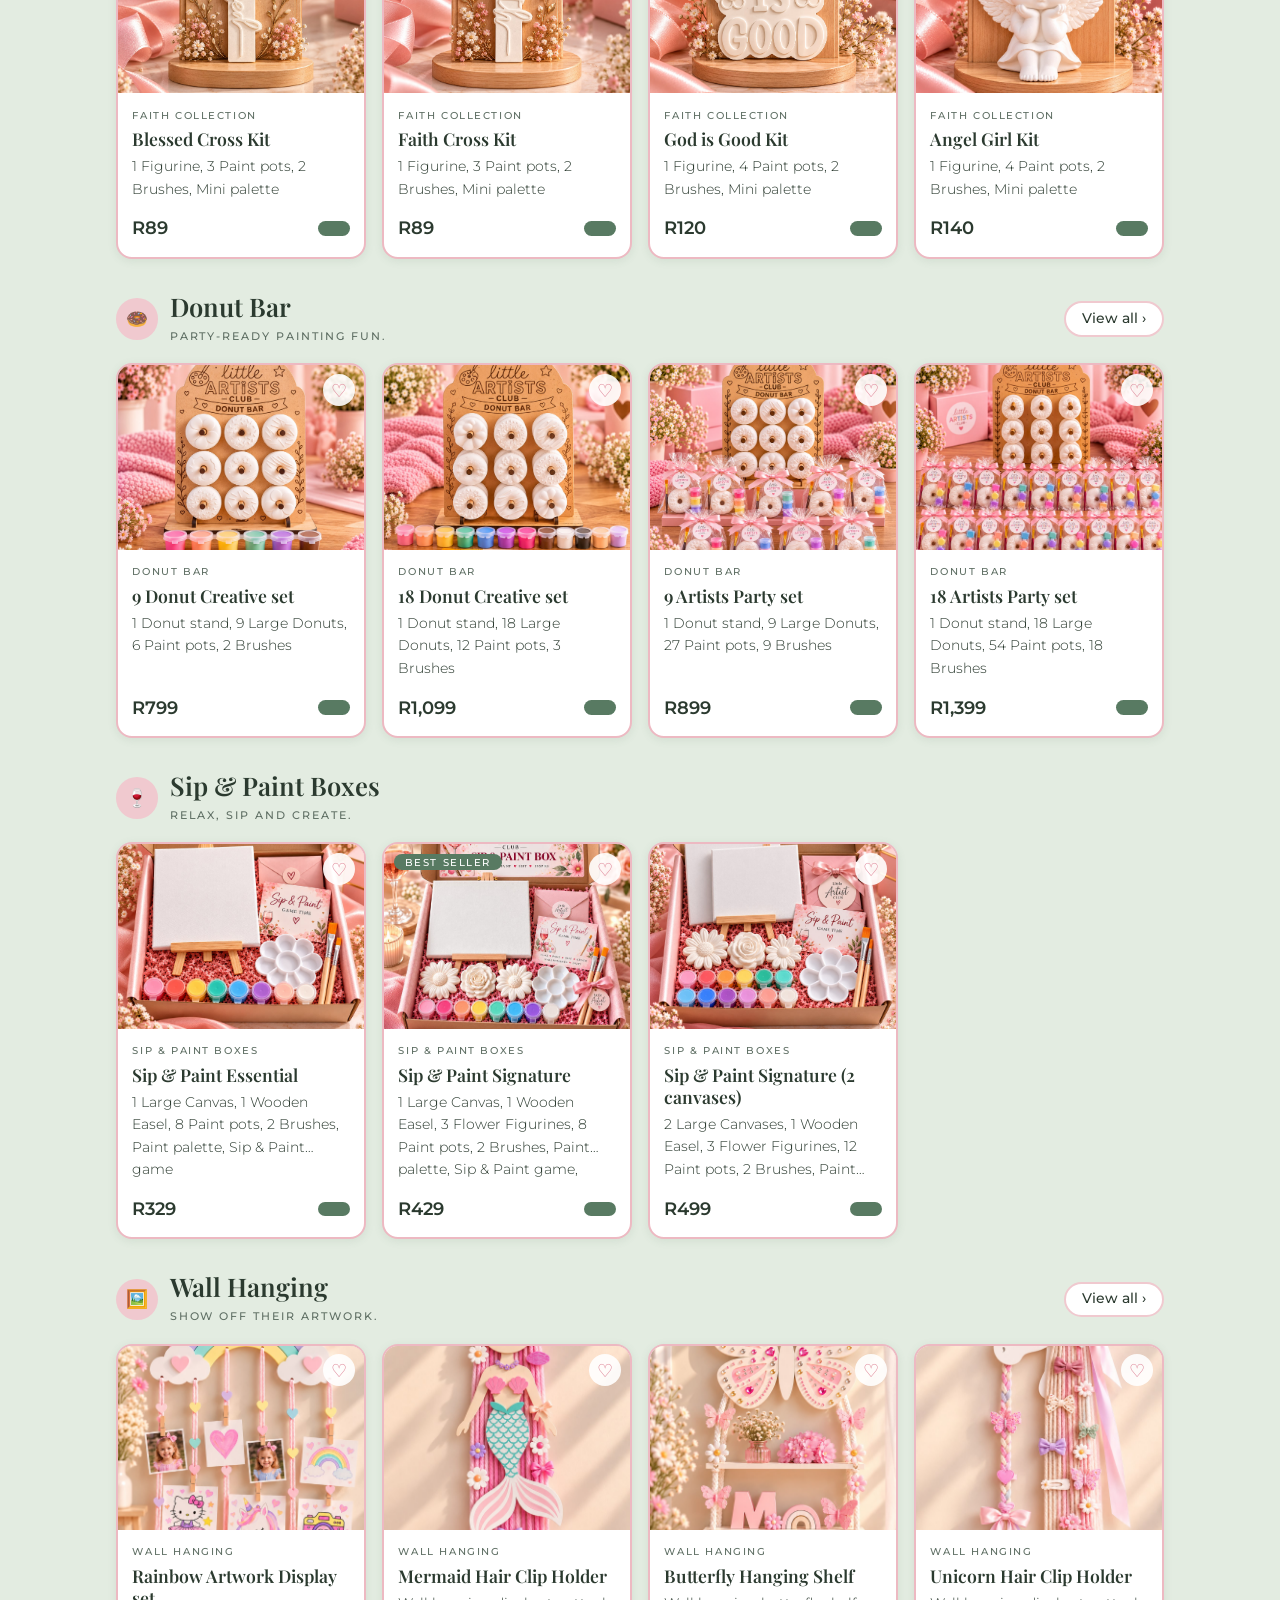
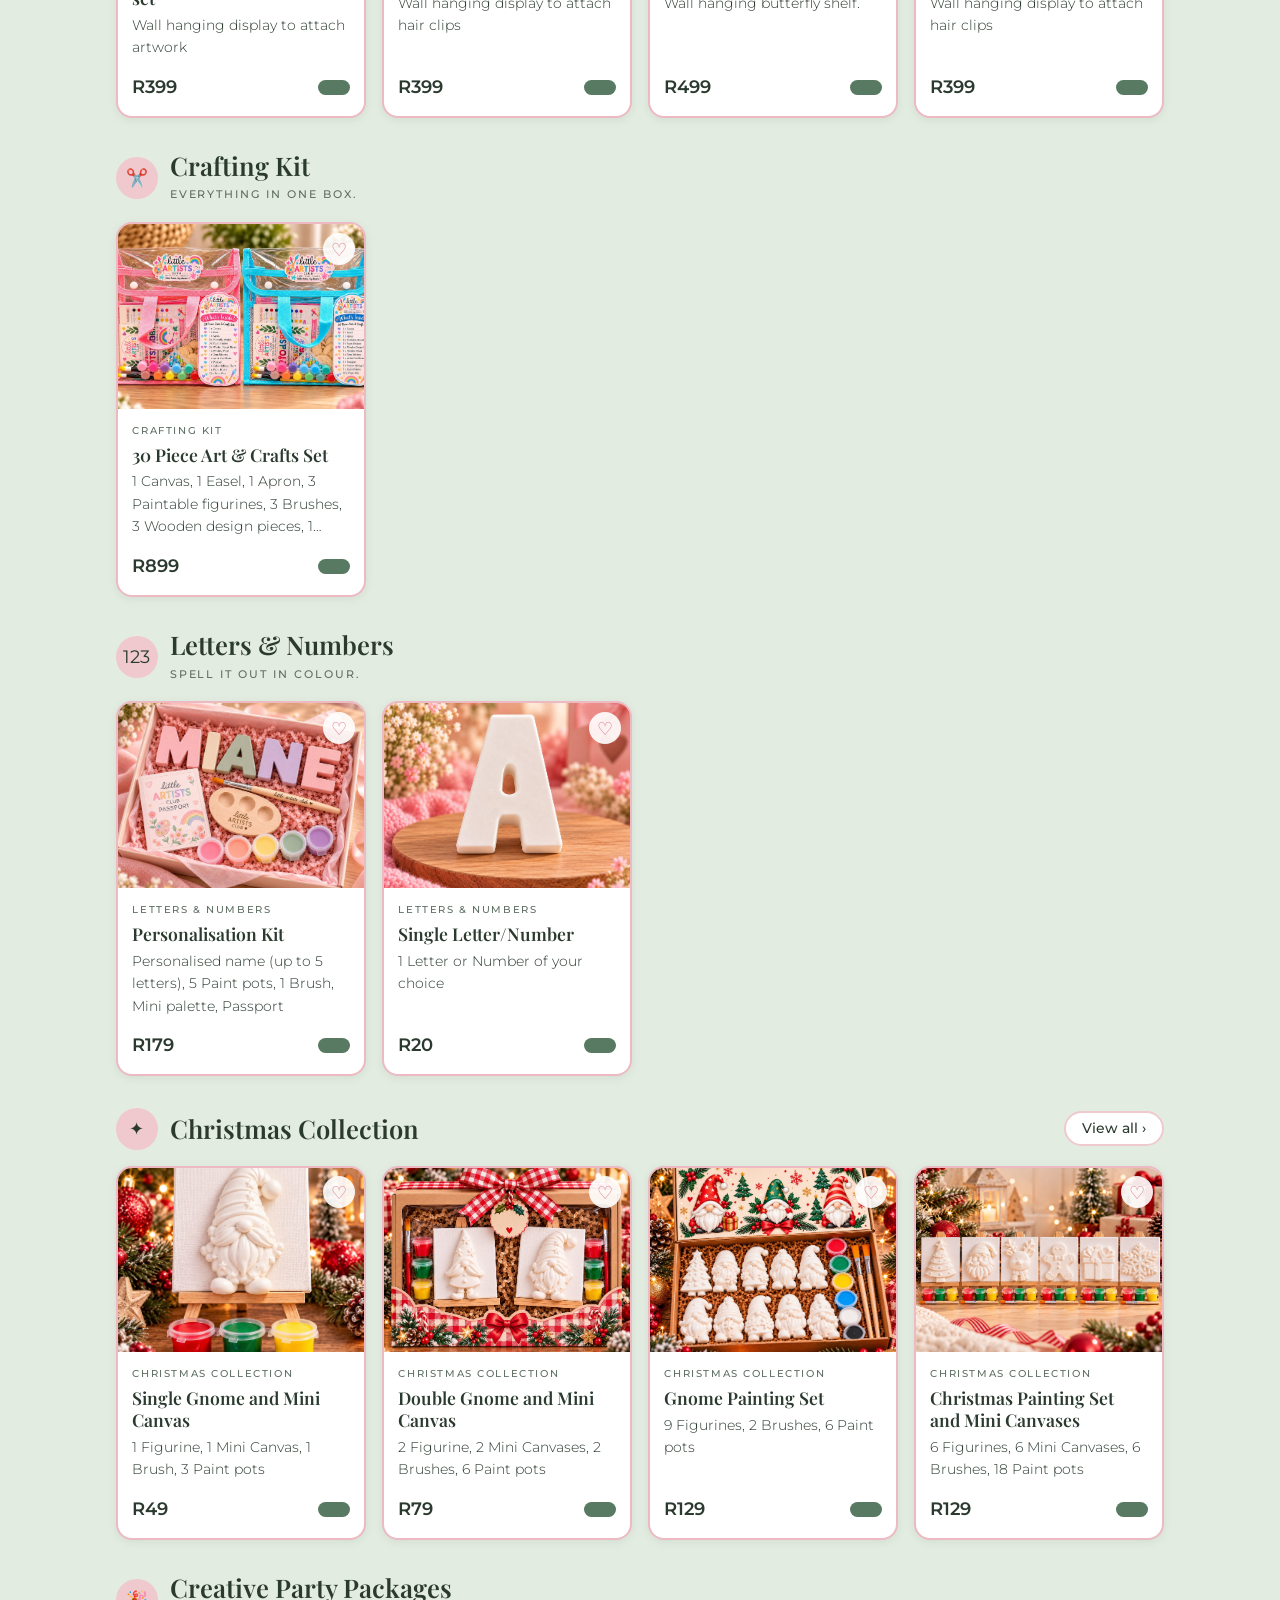
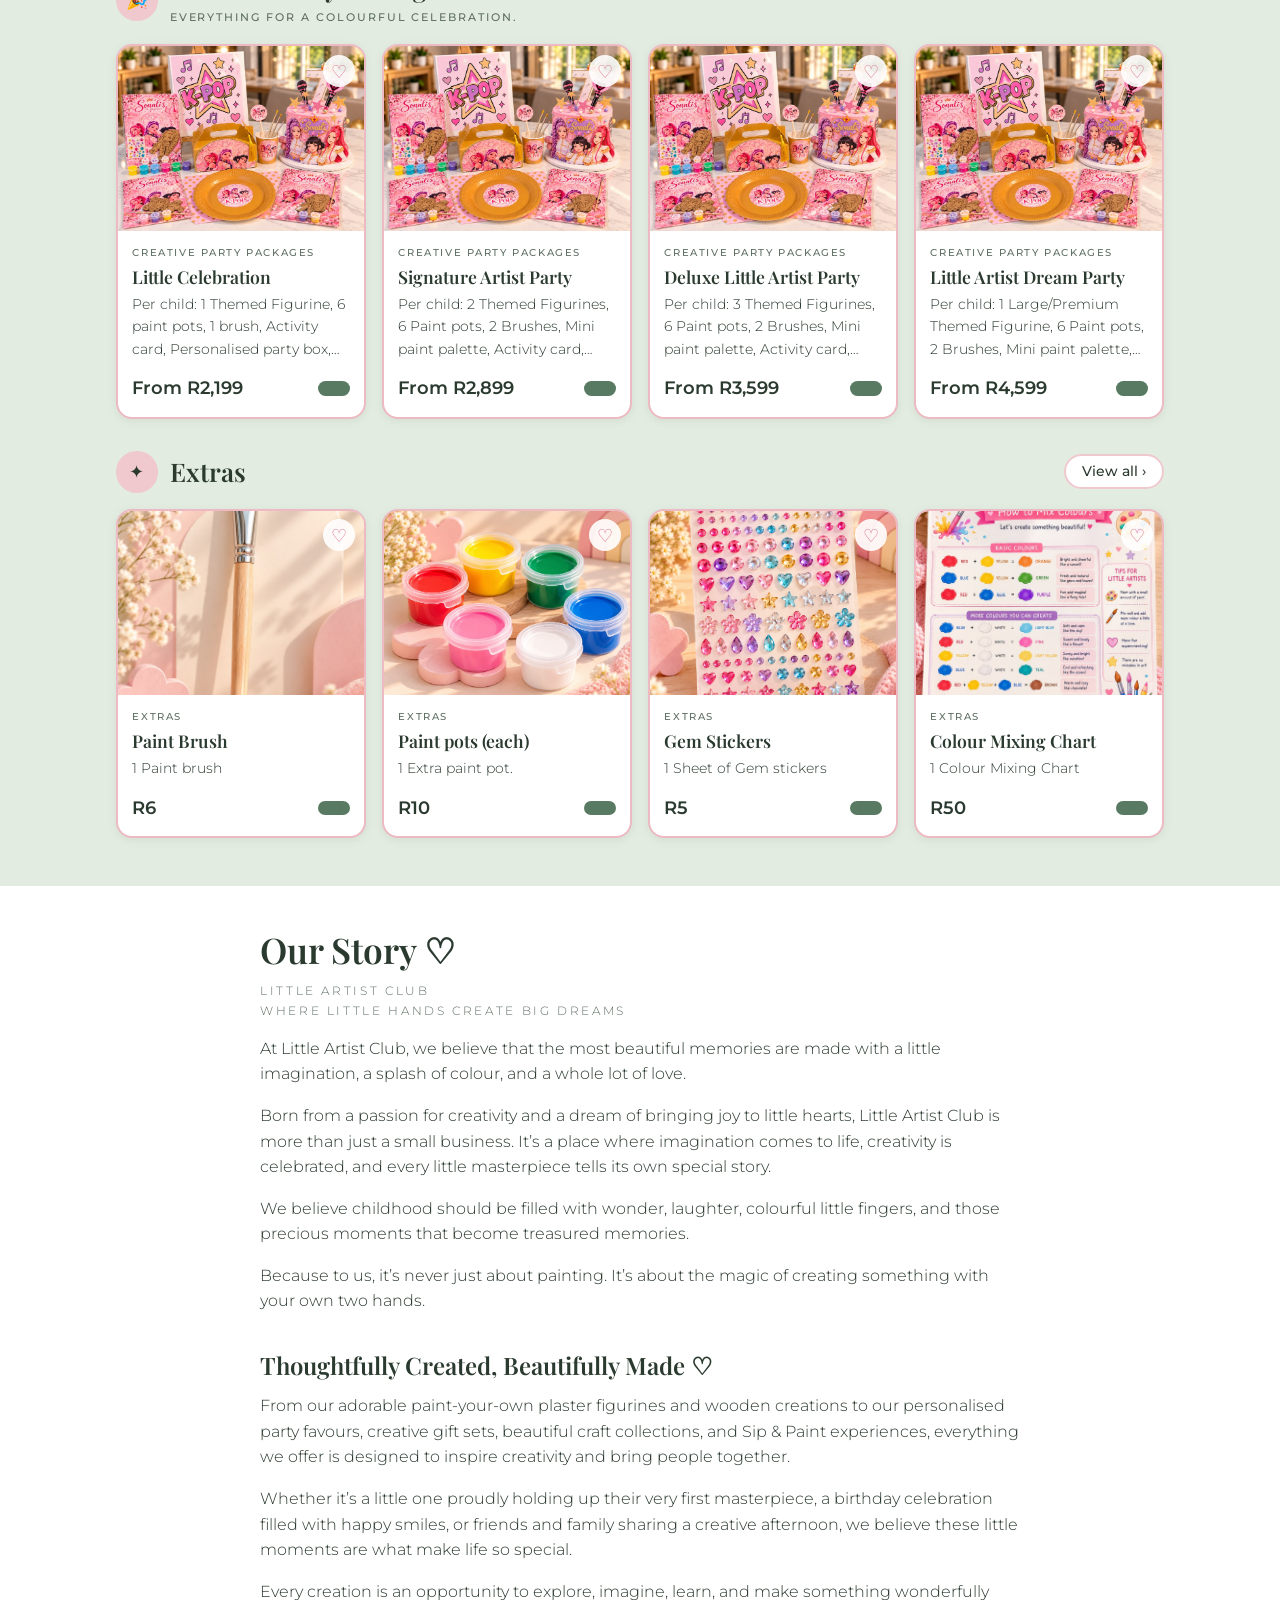
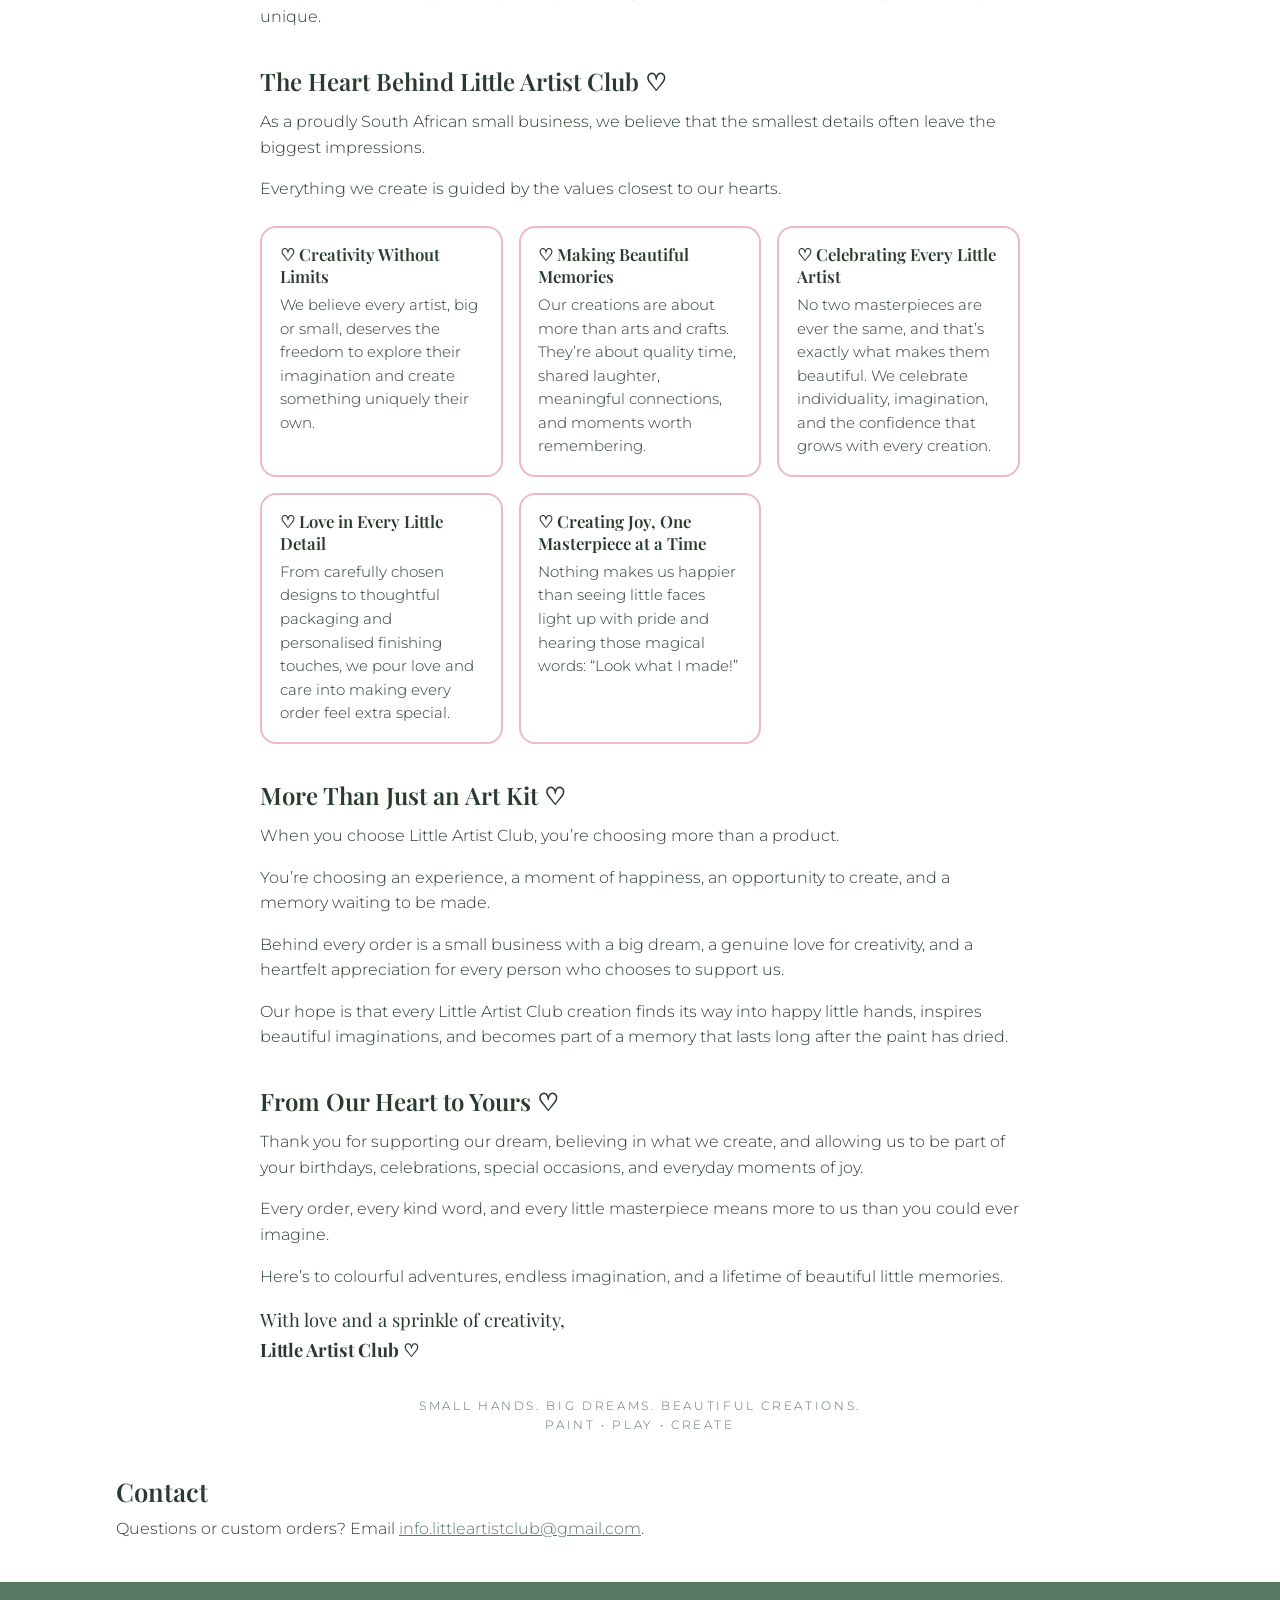
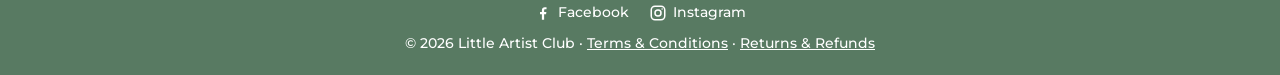
==== commit ff18e240: "Update index.html" ====
--- a/index.html
+++ b/index.html
@@ -866,6 +866,7 @@
 $("search").oninput = renderShop;
 
 renderFilters();
+renderShop();
 initCheckout();
 renderCart();
 showPayResult();
